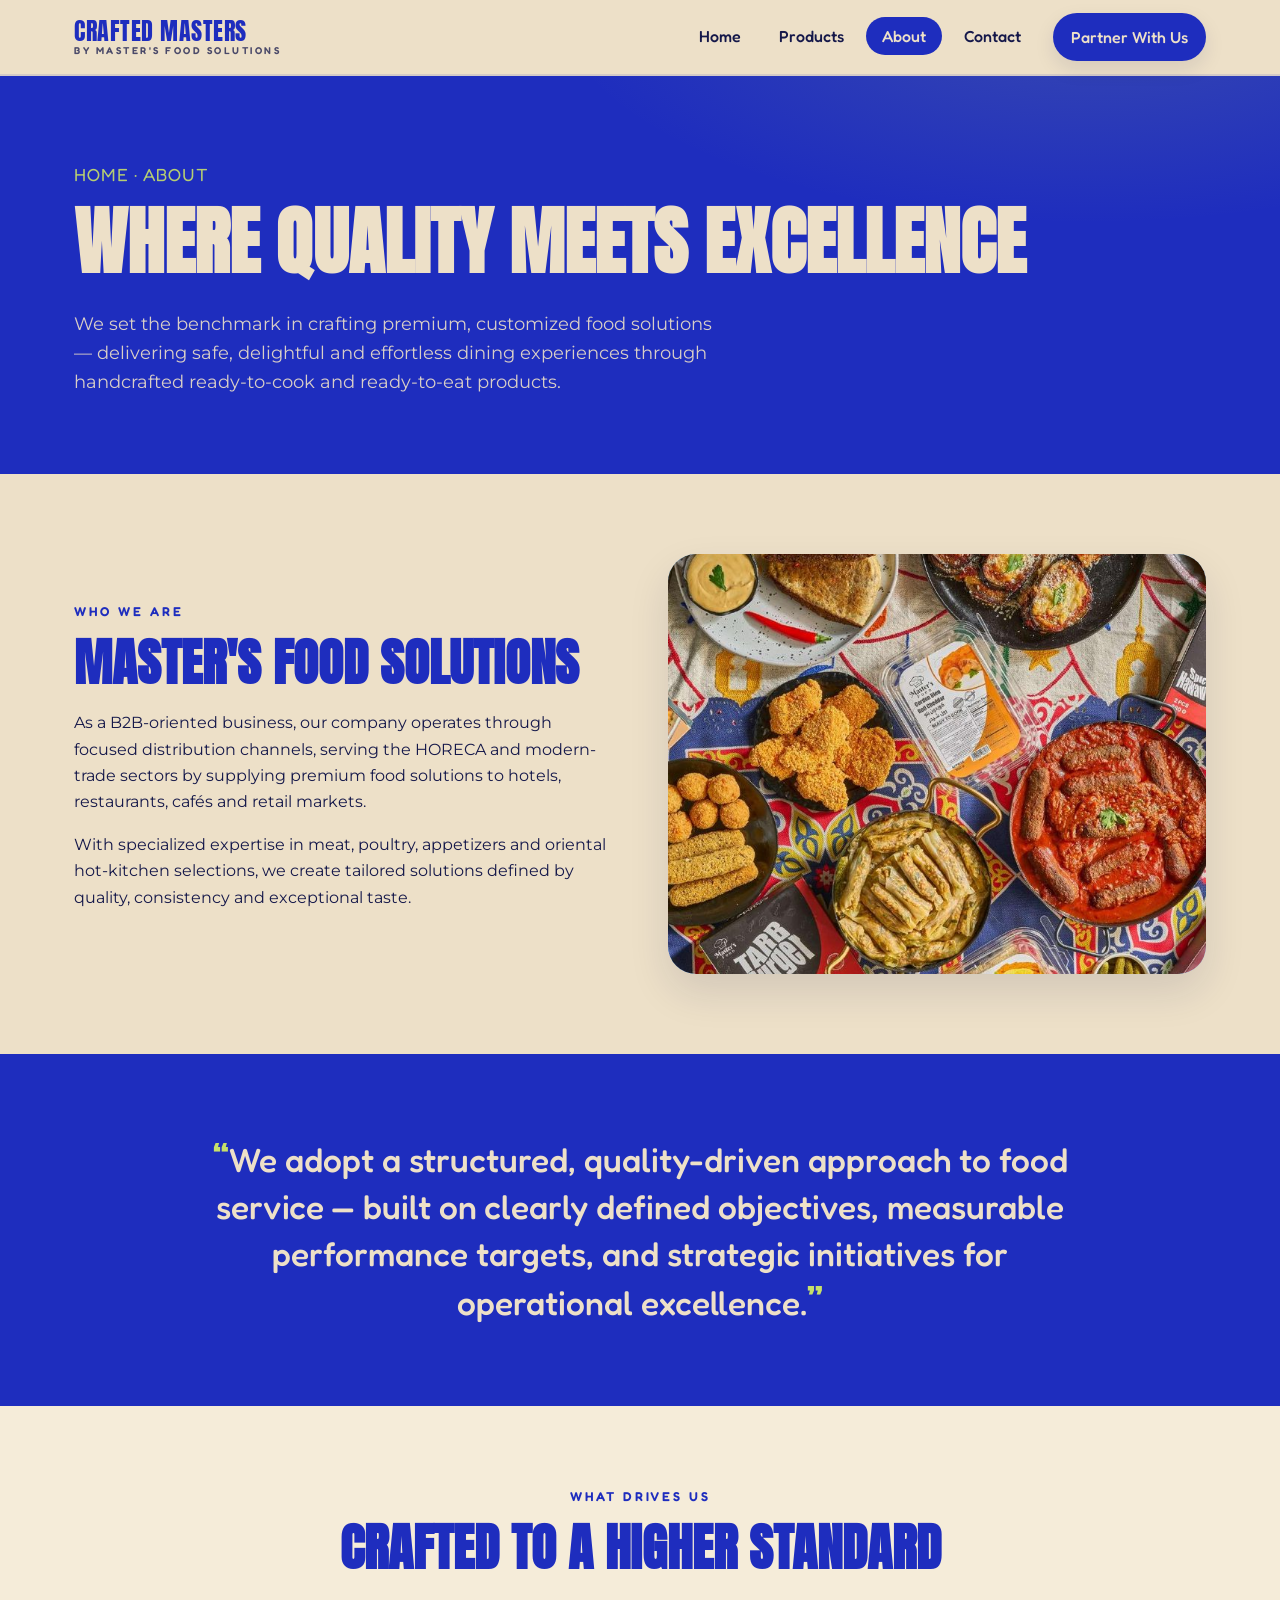
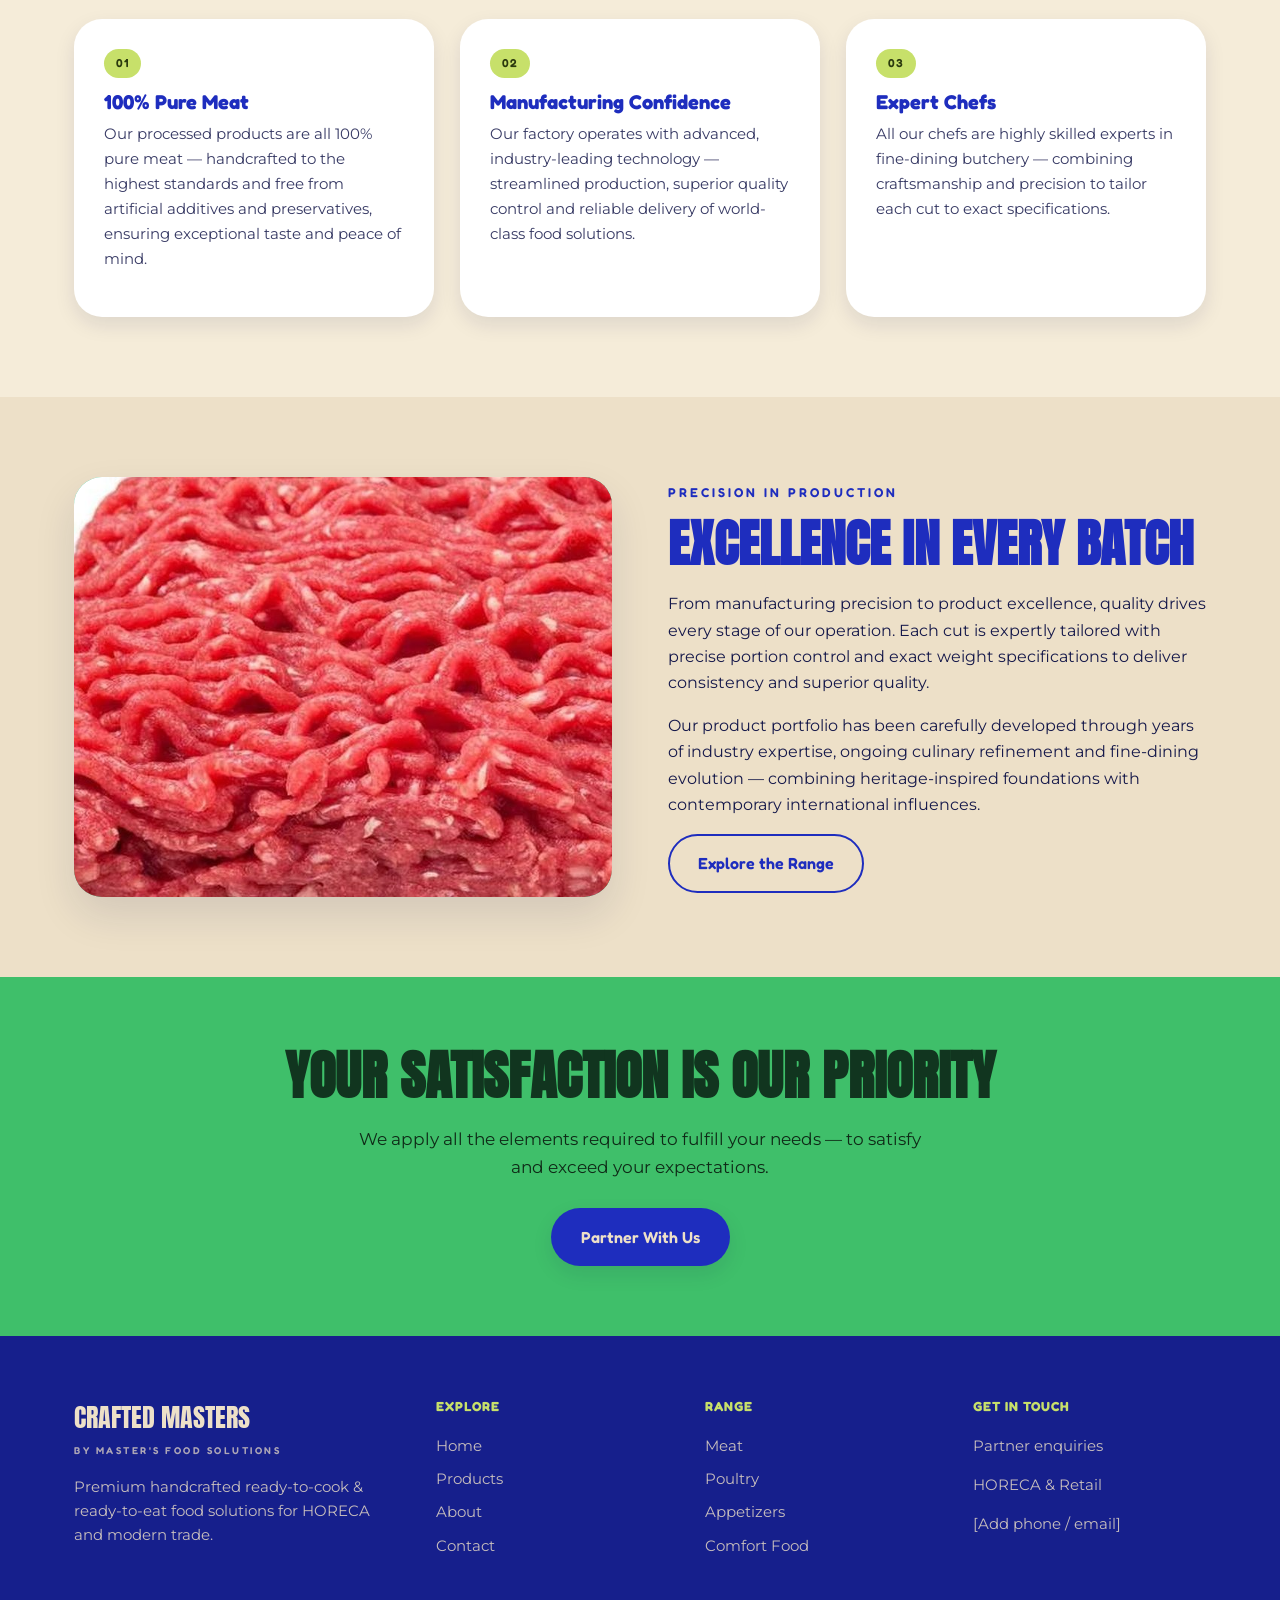
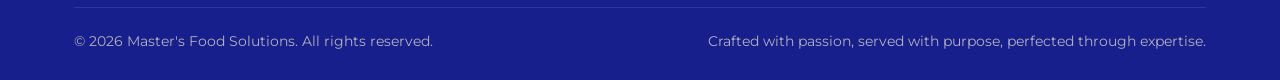
==== about.html @ 4afea61c "Initial commit: Crafted Masters website" ====
<!doctype html>
<html lang="en">
<head>
<meta charset="utf-8">
<meta name="viewport" content="width=device-width, initial-scale=1">
<title>About — Master's Food Solutions | Where Quality Meets Excellence</title>
<meta name="description" content="Master's Food Solutions is a B2B food manufacturer serving HORECA and modern trade with premium, handcrafted, 100% pure-meat food solutions.">
<link rel="preconnect" href="https://fonts.googleapis.com">
<link rel="preconnect" href="https://fonts.gstatic.com" crossorigin>
<link href="https://fonts.googleapis.com/css2?family=Anton&family=Fredoka:wght@400;500;600;700&family=Montserrat:wght@400;500;600;700&display=swap" rel="stylesheet">
<link rel="stylesheet" href="css/style.css">
</head>
<body>

<!-- HEADER -->
<header class="site-header">
  <div class="wrap nav">
    <a class="brand" href="index.html">
      <span class="brand-main">CRAFTED MASTERS</span>
      <span class="brand-sub">by Master's Food Solutions</span>
    </a>
    <button class="nav-toggle" aria-label="Menu" aria-expanded="false"><span></span><span></span><span></span></button>
    <ul class="nav-links">
      <li><a href="index.html">Home</a></li>
      <li><a href="products.html">Products</a></li>
      <li><a class="active" href="about.html">About</a></li>
      <li><a href="contact.html">Contact</a></li>
      <li class="nav-cta"><a class="btn btn-primary" href="contact.html">Partner With Us</a></li>
    </ul>
  </div>
</header>

<!-- PAGE HERO -->
<section class="page-hero">
  <div class="wrap">
    <p class="breadcrumb">Home · About</p>
    <h1>Where Quality Meets Excellence</h1>
    <p>We set the benchmark in crafting premium, customized food solutions — delivering safe, delightful and effortless dining experiences through handcrafted ready-to-cook and ready-to-eat products.</p>
  </div>
</section>

<!-- WHO WE ARE -->
<section class="section bg-ivory">
  <div class="wrap split">
    <div class="reveal">
      <p class="eyebrow">Who We Are</p>
      <h2>Master's Food Solutions</h2>
      <p>As a B2B-oriented business, our company operates through focused distribution channels, serving the HORECA and modern-trade sectors by supplying premium food solutions to hotels, restaurants, cafés and retail markets.</p>
      <p>With specialized expertise in meat, poultry, appetizers and oriental hot-kitchen selections, we create tailored solutions defined by quality, consistency and exceptional taste.</p>
    </div>
    <div class="media split-media ph-sky reveal" data-label="PHOTO: Company / facility or chef team (portrait, ~720×840)">
      <img src="assets/images/about-company.jpg" alt="Master's Food Solutions">
    </div>
  </div>
</section>

<!-- OBJECTIVE -->
<section class="section bg-blue">
  <div class="wrap">
    <p class="quote reveal"><span class="mark">“</span>We adopt a structured, quality-driven approach to food service — built on clearly defined objectives, measurable performance targets, and strategic initiatives for operational excellence.<span class="mark">”</span></p>
  </div>
</section>

<!-- VALUE PILLARS -->
<section class="section bg-ivory-soft">
  <div class="wrap">
    <div class="section-head center reveal">
      <p class="eyebrow">What Drives Us</p>
      <h2>Crafted to a higher standard</h2>
    </div>
    <div class="cards">
      <div class="card reveal"><div class="card-body" style="padding:30px">
        <span class="card-tag">01</span><h3>100% Pure Meat</h3>
        <p>Our processed products are all 100% pure meat — handcrafted to the highest standards and free from artificial additives and preservatives, ensuring exceptional taste and peace of mind.</p>
      </div></div>
      <div class="card reveal"><div class="card-body" style="padding:30px">
        <span class="card-tag">02</span><h3>Manufacturing Confidence</h3>
        <p>Our factory operates with advanced, industry-leading technology — streamlined production, superior quality control and reliable delivery of world-class food solutions.</p>
      </div></div>
      <div class="card reveal"><div class="card-body" style="padding:30px">
        <span class="card-tag">03</span><h3>Expert Chefs</h3>
        <p>All our chefs are highly skilled experts in fine-dining butchery — combining craftsmanship and precision to tailor each cut to exact specifications.</p>
      </div></div>
    </div>
  </div>
</section>

<!-- MANUFACTURING SPLIT -->
<section class="section bg-ivory">
  <div class="wrap split">
    <div class="media split-media ph-green reveal" data-label="PHOTO: Factory / production line (landscape, ~720×560)">
      <img src="assets/images/about-factory.jpg" alt="Manufacturing facility">
    </div>
    <div class="reveal">
      <p class="eyebrow">Precision in Production</p>
      <h2>Excellence in every batch</h2>
      <p>From manufacturing precision to product excellence, quality drives every stage of our operation. Each cut is expertly tailored with precise portion control and exact weight specifications to deliver consistency and superior quality.</p>
      <p>Our product portfolio has been carefully developed through years of industry expertise, ongoing culinary refinement and fine-dining evolution — combining heritage-inspired foundations with contemporary international influences.</p>
      <a class="btn btn-ghost" href="products.html">Explore the Range</a>
    </div>
  </div>
</section>

<!-- CTA BAND -->
<section class="cta-band">
  <div class="wrap reveal">
    <h2>Your satisfaction is our priority</h2>
    <p>We apply all the elements required to fulfill your needs — to satisfy and exceed your expectations.</p>
    <a class="btn btn-primary" href="contact.html">Partner With Us</a>
  </div>
</section>

<!-- FOOTER -->
<footer class="site-footer">
  <div class="wrap">
    <div class="footer-grid">
      <div class="footer-brand">
        <div class="brand-main">CRAFTED MASTERS</div>
        <div class="brand-sub">by Master's Food Solutions</div>
        <p>Premium handcrafted ready-to-cook &amp; ready-to-eat food solutions for HORECA and modern trade.</p>
      </div>
      <div>
        <h5>Explore</h5>
        <a href="index.html">Home</a>
        <a href="products.html">Products</a>
        <a href="about.html">About</a>
        <a href="contact.html">Contact</a>
      </div>
      <div>
        <h5>Range</h5>
        <a href="products.html#meat">Meat</a>
        <a href="products.html#poultry">Poultry</a>
        <a href="products.html#appetizers">Appetizers</a>
        <a href="products.html#comfort">Comfort Food</a>
      </div>
      <div>
        <h5>Get in touch</h5>
        <a href="contact.html">Partner enquiries</a>
        <p>HORECA &amp; Retail</p>
        <p>[Add phone / email]</p>
      </div>
    </div>
    <div class="footer-bottom">
      <span>© <span id="year">2026</span> Master's Food Solutions. All rights reserved.</span>
      <span>Crafted with passion, served with purpose, perfected through expertise.</span>
    </div>
  </div>
</footer>

<script src="js/main.js"></script>
</body>
</html>
---- css/style.css ----
/* ============================================================
   CRAFTED MASTERS — by Master's Food Solutions
   Brand stylesheet
   ============================================================ */

/* ---- Brand tokens (from the branding slip) ---- */
:root {
  --blue:   #1E2DBE;   /* Royal Blue */
  --blue-deep: #161F8C;
  --ivory:  #EDE0C8;   /* Ivory / cream */
  --ivory-soft: #F5ECD9;
  --green:  #3FBF6A;   /* Green */
  --apple:  #C7E06A;   /* Apple */
  --sky:    #A9D2F2;   /* Sky Blue */
  --lilac:  #C6B2E6;   /* Lilac */
  --peach:  #F1C4A1;   /* Peach */
  --dust:   #D9CFEA;   /* Dust */

  --ink:    #15184a;
  --paper:  #ffffff;

  --wrap: 1180px;
  --radius: 18px;
  --radius-lg: 28px;
  --shadow: 0 18px 40px rgba(21, 24, 74, .12);
  --shadow-sm: 0 8px 20px rgba(21, 24, 74, .10);

  --font-display: 'Anton', Impact, sans-serif;
  --font-round: 'Fredoka', 'Montserrat', sans-serif;
  --font-body: 'Montserrat', system-ui, sans-serif;
}

/* ---- Reset / base ---- */
*, *::before, *::after { box-sizing: border-box; }
html { scroll-behavior: smooth; }
body {
  margin: 0;
  font-family: var(--font-body);
  color: var(--ink);
  background: var(--ivory);
  line-height: 1.65;
  -webkit-font-smoothing: antialiased;
  overflow-x: hidden;
}
img { max-width: 100%; display: block; }
a { color: inherit; text-decoration: none; }

.wrap { width: 100%; max-width: var(--wrap); margin: 0 auto; padding: 0 24px; }

h1, h2, h3 { line-height: 1.05; margin: 0 0 .4em; }
.display {
  font-family: var(--font-display);
  text-transform: uppercase;
  letter-spacing: .5px;
  font-weight: 400;
}
.eyebrow {
  font-family: var(--font-round);
  font-weight: 600;
  letter-spacing: 3px;
  text-transform: uppercase;
  font-size: .8rem;
  color: var(--blue);
  margin: 0 0 14px;
}
.eyebrow.on-blue { color: var(--apple); }

/* ---- Buttons ---- */
.btn {
  display: inline-flex; align-items: center; gap: 10px;
  font-family: var(--font-round);
  font-weight: 600;
  font-size: 1rem;
  padding: 14px 28px;
  border-radius: 100px;
  border: 2px solid transparent;
  cursor: pointer;
  transition: transform .18s ease, box-shadow .18s ease, background .18s ease, color .18s ease;
}
.btn:hover { transform: translateY(-2px); }
.btn-primary { background: var(--blue); color: var(--ivory); box-shadow: var(--shadow-sm); }
.btn-primary:hover { background: var(--blue-deep); }
.btn-ghost { background: transparent; border-color: var(--blue); color: var(--blue); }
.btn-ghost:hover { background: var(--blue); color: var(--ivory); }
.btn-light { background: var(--ivory); color: var(--blue); }
.btn-light:hover { background: #fff; }

/* ---- Decorative stripe pattern (from brand graphics) ---- */
.stripes {
  background-image: repeating-linear-gradient(
    180deg, var(--green) 0 10px, transparent 10px 20px);
}
.stripe-divider {
  height: 16px;
  background-image: repeating-linear-gradient(90deg,
    var(--blue) 0 22px, var(--green) 22px 44px, var(--peach) 44px 66px,
    var(--lilac) 66px 88px, var(--sky) 88px 110px);
  opacity: .9;
}

/* ============================================================
   HEADER / NAV
   ============================================================ */
.site-header {
  position: sticky; top: 0; z-index: 100;
  background: var(--ivory);
  border-bottom: 2px solid rgba(30, 45, 190, .12);
  transition: box-shadow .2s ease;
}
.site-header.scrolled { box-shadow: 0 6px 24px rgba(21,24,74,.10); }
.nav {
  display: flex; align-items: center; justify-content: space-between;
  min-height: 74px;
}
.brand { display: flex; flex-direction: column; line-height: 1; }
.brand .brand-main {
  font-family: var(--font-display);
  font-size: 1.5rem;
  color: var(--blue);
  letter-spacing: .5px;
}
.brand .brand-sub {
  font-family: var(--font-round);
  font-weight: 600;
  font-size: .62rem;
  letter-spacing: 2.5px;
  text-transform: uppercase;
  color: var(--ink);
  opacity: .75;
  margin-top: 3px;
}
.nav-links { display: flex; align-items: center; gap: 6px; list-style: none; margin: 0; padding: 0; }
.nav-links a {
  font-family: var(--font-round);
  font-weight: 500;
  padding: 9px 16px;
  border-radius: 100px;
  transition: background .15s ease, color .15s ease;
}
.nav-links a:hover { background: rgba(30,45,190,.08); }
.nav-links a.active { background: var(--blue); color: var(--ivory); }
.nav-cta { margin-left: 10px; }

.nav-toggle {
  display: none; background: none; border: 0; cursor: pointer;
  width: 44px; height: 44px; padding: 0;
}
.nav-toggle span {
  display: block; width: 24px; height: 2.5px; margin: 5px auto;
  background: var(--blue); border-radius: 3px; transition: .25s;
}
.nav-toggle.open span:nth-child(1) { transform: translateY(7.5px) rotate(45deg); }
.nav-toggle.open span:nth-child(2) { opacity: 0; }
.nav-toggle.open span:nth-child(3) { transform: translateY(-7.5px) rotate(-45deg); }

/* ============================================================
   MEDIA PLACEHOLDER  (auto-swaps to real photo when file exists)
   ============================================================ */
.media {
  position: relative;
  overflow: hidden;
  border-radius: var(--radius);
  background: var(--sky);
}
.media::after { /* placeholder label shown until a photo loads */
  content: attr(data-label);
  position: absolute; inset: 0;
  display: flex; align-items: center; justify-content: center;
  text-align: center; padding: 18px;
  font-family: var(--font-round); font-weight: 600;
  font-size: .82rem; letter-spacing: .5px;
  color: rgba(21,24,74,.55);
  background:
    repeating-linear-gradient(45deg, rgba(255,255,255,.35) 0 14px, transparent 14px 28px),
    var(--sky);
}
.media.ph-green::after  { background: repeating-linear-gradient(45deg, rgba(255,255,255,.3) 0 14px, transparent 14px 28px), var(--green); }
.media.ph-peach::after  { background: repeating-linear-gradient(45deg, rgba(255,255,255,.35) 0 14px, transparent 14px 28px), var(--peach); }
.media.ph-lilac::after  { background: repeating-linear-gradient(45deg, rgba(255,255,255,.35) 0 14px, transparent 14px 28px), var(--lilac); }
.media.ph-apple::after  { background: repeating-linear-gradient(45deg, rgba(255,255,255,.3) 0 14px, transparent 14px 28px), var(--apple); }
.media.ph-dust::after   { background: repeating-linear-gradient(45deg, rgba(255,255,255,.35) 0 14px, transparent 14px 28px), var(--dust); }
.media img {
  position: relative; z-index: 2;
  width: 100%; height: 100%; object-fit: cover;
  opacity: 0; transition: opacity .4s ease;
}
.media img.loaded { opacity: 1; }

/* ============================================================
   HERO
   ============================================================ */
.hero {
  background: var(--blue);
  color: var(--ivory);
  position: relative;
  overflow: hidden;
}
.hero::before {
  content: ""; position: absolute; inset: 0;
  background: radial-gradient(1200px 500px at 80% -10%, rgba(199,224,106,.18), transparent 60%);
  pointer-events: none;
}
.hero-grid {
  display: grid; grid-template-columns: 1.05fr .95fr; gap: 48px; align-items: center;
  padding: 72px 0 84px;
  position: relative; z-index: 2;
}
.hero h1 {
  font-family: var(--font-display);
  font-size: clamp(3rem, 7vw, 6rem);
  text-transform: uppercase;
  letter-spacing: 1px;
}
.hero h1 .accent { color: var(--apple); display: block; }
.hero p.lead { font-size: 1.15rem; max-width: 46ch; opacity: .92; margin-bottom: 28px; }
.hero-actions { display: flex; gap: 14px; flex-wrap: wrap; }
.hero-media { height: 440px; box-shadow: var(--shadow); border-radius: var(--radius-lg); }
.hero-badge {
  position: absolute; z-index: 3; top: 26px; right: -8px;
  background: var(--green); color: #0f2a17;
  font-family: var(--font-round); font-weight: 700;
  padding: 14px 18px; border-radius: 14px; transform: rotate(6deg);
  box-shadow: var(--shadow-sm); line-height: 1; text-align: center;
}
.hero-badge small { display: block; font-size: .62rem; letter-spacing: 1.5px; opacity: .8; }
.hero-badge b { font-size: 1.1rem; }

/* ============================================================
   SECTIONS
   ============================================================ */
section { position: relative; }
.section { padding: 80px 0; }
.section.tight { padding: 56px 0; }
.section-head { max-width: 620px; margin-bottom: 44px; }
.section-head.center { margin-left: auto; margin-right: auto; text-align: center; }
.section h2 {
  font-family: var(--font-display);
  font-size: clamp(2rem, 4.5vw, 3.2rem);
  text-transform: uppercase; color: var(--blue);
}
.section .sub { font-size: 1.05rem; opacity: .85; }

.bg-ivory { background: var(--ivory); }
.bg-ivory-soft { background: var(--ivory-soft); }
.bg-blue { background: var(--blue); color: var(--ivory); }
.bg-blue h2 { color: var(--ivory); }
.bg-white { background: var(--paper); }

/* ---- Credibility strip ---- */
.cred {
  display: grid; grid-template-columns: repeat(4, 1fr); gap: 2px;
  background: rgba(255,255,255,.14);
  border-radius: var(--radius); overflow: hidden;
}
.cred > div {
  background: var(--blue); padding: 26px 20px; text-align: center;
}
.cred .n { font-family: var(--font-display); font-size: 1.9rem; color: var(--apple); }
.cred .l { font-family: var(--font-round); font-size: .8rem; letter-spacing: 1px; text-transform: uppercase; opacity: .85; }

/* ---- Category cards ---- */
.cards { display: grid; grid-template-columns: repeat(3, 1fr); gap: 26px; }
.card {
  background: var(--paper); border-radius: var(--radius-lg); overflow: hidden;
  box-shadow: var(--shadow-sm); transition: transform .2s ease, box-shadow .2s ease;
  display: flex; flex-direction: column;
}
.card:hover { transform: translateY(-6px); box-shadow: var(--shadow); }
.card .media { height: 210px; border-radius: 0; }
.card-body { padding: 22px 24px 26px; flex: 1; display: flex; flex-direction: column; }
.card-body h3 {
  font-family: var(--font-round); font-weight: 700; font-size: 1.25rem; color: var(--blue);
}
.card-body p { font-size: .95rem; opacity: .85; margin: 0 0 16px; }
.card-tag {
  align-self: flex-start;
  font-family: var(--font-round); font-weight: 600; font-size: .72rem;
  letter-spacing: 1px; text-transform: uppercase;
  background: var(--apple); color: #2b3a0e;
  padding: 5px 12px; border-radius: 100px; margin-bottom: 14px;
}
.card .more {
  margin-top: auto; font-family: var(--font-round); font-weight: 600;
  color: var(--blue); display: inline-flex; align-items: center; gap: 6px;
}
.card .more::after { content: "→"; transition: transform .18s ease; }
.card:hover .more::after { transform: translateX(4px); }

/* ---- Signature feature (Tarb Burger) ---- */
.feature {
  display: grid; grid-template-columns: 1fr 1fr; gap: 0;
  border-radius: var(--radius-lg); overflow: hidden; box-shadow: var(--shadow);
  background: var(--blue); color: var(--ivory);
}
.feature .media { height: 100%; min-height: 420px; border-radius: 0; }
.feature-text { padding: 54px 50px; }
.feature-text .tm { font-family: var(--font-display); font-size: clamp(2.2rem,4vw,3.4rem); text-transform: uppercase; }
.feature-text .tm span { color: var(--apple); }
.feature-text p { opacity: .9; }

/* ---- Split (about) ---- */
.split { display: grid; grid-template-columns: 1fr 1fr; gap: 56px; align-items: center; }
.split.rev .split-media { order: 2; }
.split-media { height: 420px; box-shadow: var(--shadow); border-radius: var(--radius-lg); }
.split h2 { color: var(--blue); }

/* ---- Pull quote ---- */
.quote {
  font-family: var(--font-round); font-weight: 500;
  font-size: clamp(1.4rem, 3vw, 2.1rem); line-height: 1.4;
  max-width: 900px; margin: 0 auto; text-align: center;
}
.quote .mark { color: var(--apple); font-family: var(--font-display); }

/* ============================================================
   PRODUCTS PAGE
   ============================================================ */
.product-nav {
  position: sticky; top: 74px; z-index: 50;
  background: var(--ivory-soft);
  border-bottom: 1px solid rgba(30,45,190,.12);
}
.product-nav ul {
  display: flex; gap: 8px; list-style: none; margin: 0; padding: 14px 0; overflow-x: auto;
}
.product-nav a {
  white-space: nowrap; font-family: var(--font-round); font-weight: 500; font-size: .9rem;
  padding: 8px 16px; border-radius: 100px; background: #fff; box-shadow: var(--shadow-sm);
}
.product-nav a:hover { background: var(--blue); color: var(--ivory); }

.cat { padding: 64px 0; scroll-margin-top: 150px; }
.cat-head { display: flex; align-items: flex-end; justify-content: space-between; gap: 20px; margin-bottom: 32px; flex-wrap: wrap; }
.cat-head h2 { font-family: var(--font-display); font-size: clamp(1.8rem,4vw,2.8rem); text-transform: uppercase; color: var(--blue); margin: 0; }
.cat-head p { margin: 0; max-width: 46ch; opacity: .8; }

.grid-products { display: grid; grid-template-columns: repeat(4, 1fr); gap: 22px; }
.more-range { margin-top: 34px; }
.more-range h4 { font-family: var(--font-round); font-size: .8rem; letter-spacing: 2px; text-transform: uppercase; color: var(--blue); margin: 0 0 14px; }
.more-range ul { list-style: none; margin: 0; padding: 0; display: flex; flex-wrap: wrap; gap: 10px; }
.more-range li { background: var(--paper); border: 1.5px solid rgba(30,45,190,.18); border-radius: 999px; padding: 8px 16px; font-family: var(--font-round); font-weight: 500; font-size: .88rem; color: var(--ink); }
.p-card {
  background: var(--paper); border-radius: var(--radius); overflow: hidden;
  box-shadow: var(--shadow-sm); transition: transform .2s ease, box-shadow .2s ease;
}
.p-card:hover { transform: translateY(-5px); box-shadow: var(--shadow); }
.p-card .media { aspect-ratio: 4 / 5; height: auto; border-radius: 0; }
.p-card .p-body { padding: 16px 18px 20px; }
.p-card h3 { font-family: var(--font-round); font-weight: 700; font-size: 1.05rem; color: var(--blue); margin: 0 0 6px; }
.p-card p { font-size: .85rem; opacity: .82; margin: 0; }
.p-card .halal { display:inline-block; margin-top:12px; font-family: var(--font-round); font-weight:600; font-size:.66rem; letter-spacing:1px; text-transform:uppercase; color: var(--green); }

/* ============================================================
   CONTACT
   ============================================================ */
.contact-grid { display: grid; grid-template-columns: 1fr 1fr; gap: 48px; align-items: start; }
.contact-info .info-item { display: flex; gap: 16px; margin-bottom: 26px; align-items: flex-start; }
.contact-info .ic {
  flex: 0 0 48px; height: 48px; border-radius: 14px; background: var(--blue); color: var(--apple);
  display: grid; place-items: center; font-size: 1.2rem;
}
.contact-info h4 { font-family: var(--font-round); font-weight: 700; margin: 0 0 2px; color: var(--blue); }
.contact-info p { margin: 0; opacity: .85; }

.form { background: var(--paper); border-radius: var(--radius-lg); padding: 34px; box-shadow: var(--shadow); }
.form .row { display: grid; grid-template-columns: 1fr 1fr; gap: 16px; }
.field { margin-bottom: 16px; }
.field label { display: block; font-family: var(--font-round); font-weight: 600; font-size: .8rem; letter-spacing: .5px; text-transform: uppercase; margin-bottom: 7px; }
.field input, .field textarea, .field select {
  width: 100%; padding: 13px 15px; border: 2px solid rgba(30,45,190,.18);
  border-radius: 12px; font-family: var(--font-body); font-size: .95rem; background: var(--ivory-soft);
  transition: border-color .15s ease;
}
.field input:focus, .field textarea:focus, .field select:focus { outline: none; border-color: var(--blue); }
.field textarea { resize: vertical; min-height: 120px; }
.form-note { font-size: .82rem; opacity: .7; margin-top: 4px; }

/* ============================================================
   CTA BAND + FOOTER
   ============================================================ */
.cta-band { background: var(--green); color: #0f2a17; text-align: center; padding: 70px 0; }
.cta-band h2 { font-family: var(--font-display); font-size: clamp(2rem,4.5vw,3.4rem); text-transform: uppercase; color: #11351f; }
.cta-band p { max-width: 54ch; margin: 0 auto 26px; font-size: 1.05rem; }

.site-footer { background: var(--blue-deep); color: var(--ivory); padding: 60px 0 28px; }
.footer-grid { display: grid; grid-template-columns: 1.4fr 1fr 1fr 1fr; gap: 36px; margin-bottom: 40px; }
.footer-grid h5 { font-family: var(--font-round); font-weight: 700; letter-spacing: 1px; text-transform: uppercase; font-size: .82rem; color: var(--apple); margin: 0 0 16px; }
.footer-grid a, .footer-grid p { display: block; opacity: .82; margin-bottom: 9px; font-size: .92rem; }
.footer-grid a:hover { opacity: 1; color: var(--apple); }
.footer-brand .brand-main { font-family: var(--font-display); font-size: 1.6rem; color: var(--ivory); }
.footer-brand .brand-sub { font-family: var(--font-round); font-weight: 600; font-size: .62rem; letter-spacing: 2.5px; text-transform: uppercase; opacity: .7; margin-top: 4px; }
.footer-brand p { max-width: 34ch; margin-top: 16px; }
.footer-bottom { border-top: 1px solid rgba(255,255,255,.14); padding-top: 22px; display: flex; justify-content: space-between; gap: 16px; flex-wrap: wrap; font-size: .85rem; opacity: .75; }

/* ============================================================
   PAGE HERO (interior pages)
   ============================================================ */
.page-hero { background: var(--blue); color: var(--ivory); padding: 66px 0 60px; position: relative; overflow: hidden; }
.page-hero::before { content:""; position:absolute; inset:0; background: radial-gradient(900px 380px at 85% -20%, rgba(199,224,106,.16), transparent 60%); }
.page-hero .wrap { position: relative; z-index: 2; }
.page-hero h1 { font-family: var(--font-display); font-size: clamp(2.6rem,6vw,4.6rem); text-transform: uppercase; }
.page-hero p { max-width: 54ch; opacity: .9; font-size: 1.1rem; }
.breadcrumb { font-family: var(--font-round); font-size: .85rem; letter-spacing: 1px; text-transform: uppercase; color: var(--apple); margin-bottom: 14px; }

/* ============================================================
   REVEAL ANIMATION
   ============================================================ */
.reveal { opacity: 0; transform: translateY(24px); transition: opacity .6s ease, transform .6s ease; }
.reveal.in { opacity: 1; transform: none; }

/* ============================================================
   RESPONSIVE
   ============================================================ */
@media (max-width: 960px) {
  .hero-grid { grid-template-columns: 1fr; gap: 32px; padding: 54px 0 64px; }
  .hero-media { height: 320px; }
  .cards { grid-template-columns: repeat(2, 1fr); }
  .grid-products { grid-template-columns: repeat(3, 1fr); }
  .feature, .split { grid-template-columns: 1fr; }
  .feature .media { min-height: 300px; }
  .split.rev .split-media { order: 0; }
  .split-media { height: 320px; }
  .cred { grid-template-columns: repeat(2, 1fr); }
  .contact-grid { grid-template-columns: 1fr; }
  .footer-grid { grid-template-columns: 1fr 1fr; }
}
@media (max-width: 680px) {
  .nav-links {
    position: fixed; inset: 74px 0 auto 0;
    flex-direction: column; align-items: stretch; gap: 2px;
    background: var(--ivory); padding: 16px 24px 24px;
    border-bottom: 2px solid rgba(30,45,190,.12);
    transform: translateY(-12px); opacity: 0; visibility: hidden; pointer-events: none;
    transition: transform .28s ease, opacity .2s ease, visibility 0s linear .28s; box-shadow: var(--shadow);
  }
  .nav-links.open { transform: none; opacity: 1; visibility: visible; pointer-events: auto; transition-delay: 0s; }
  .nav-links a { padding: 13px 16px; }
  .nav-cta { margin: 8px 0 0; }
  .nav-toggle { display: block; }
  .cards { grid-template-columns: 1fr; }
  .form .row { grid-template-columns: 1fr; }
  .footer-grid { grid-template-columns: 1fr; }
  .section { padding: 60px 0; }

  /* --- Products page on phones: two compact columns instead of one huge card per screen --- */
  .wrap { padding: 0 16px; }
  .page-hero { padding: 40px 0 36px; }
  .page-hero p { font-size: 1rem; }
  .product-nav ul { padding: 10px 0; gap: 6px; scrollbar-width: none; -webkit-overflow-scrolling: touch; }
  .product-nav ul::-webkit-scrollbar { display: none; }
  .product-nav a { padding: 10px 14px; font-size: .85rem; }
  .cat { padding: 36px 0; scroll-margin-top: 130px; }
  .cat-head { display: block; margin-bottom: 20px; }
  .cat-head h2 { margin-bottom: 8px; }
  .cat-head p { max-width: none; font-size: .92rem; }
  .grid-products { grid-template-columns: repeat(2, minmax(0, 1fr)); gap: 12px; }
  .p-card { border-radius: 14px; }
  .p-card .media { aspect-ratio: 1 / 1; }
  .p-card .p-body { padding: 10px 12px 14px; }
  .p-card h3 { font-size: .92rem; line-height: 1.2; margin-bottom: 4px; }
  .p-card p { font-size: .76rem; line-height: 1.4; display: -webkit-box; -webkit-line-clamp: 3; -webkit-box-orient: vertical; overflow: hidden; }
  .more-range { margin-top: 24px; }
  .more-range ul { gap: 6px; }
  .more-range li { padding: 6px 12px; font-size: .78rem; }
}
@media (max-width: 380px) {
  .grid-products { gap: 10px; }
  .p-card h3 { font-size: .86rem; }
  .brand .brand-main { font-size: 1.3rem; }
}
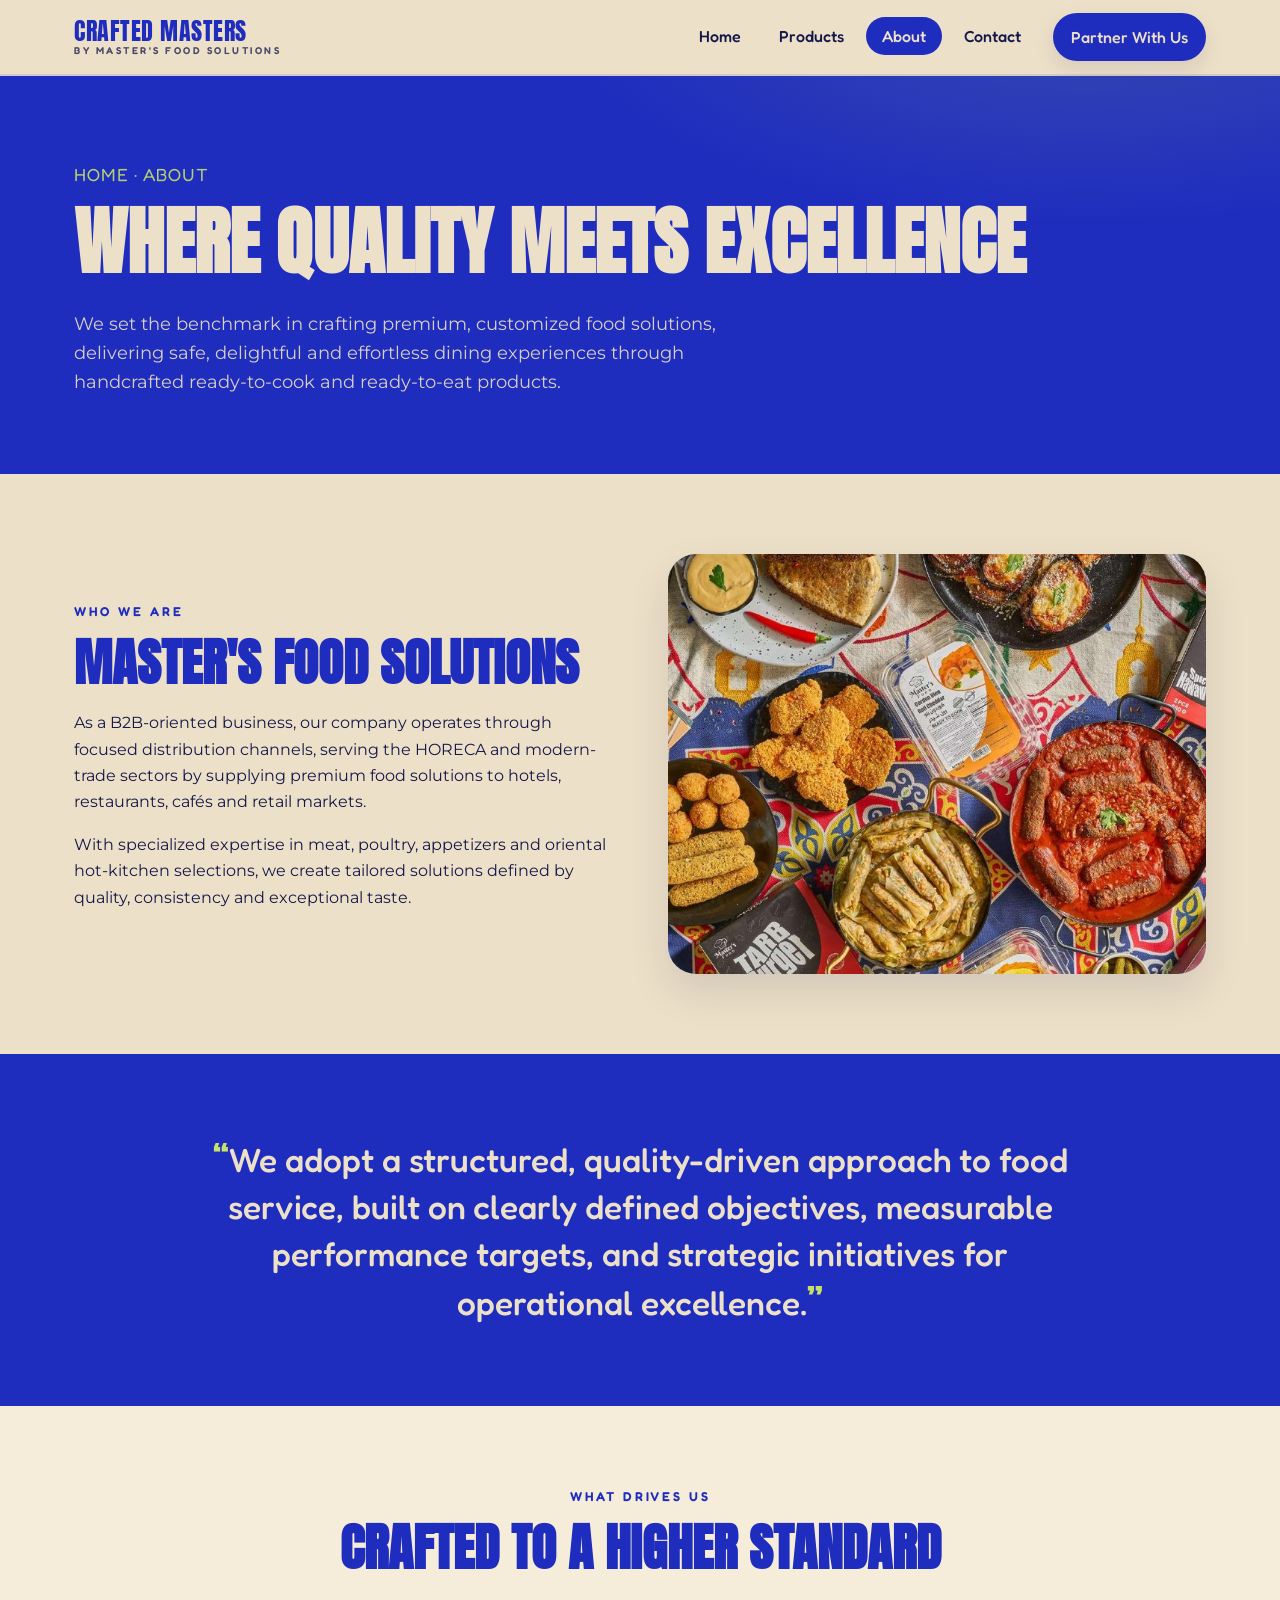
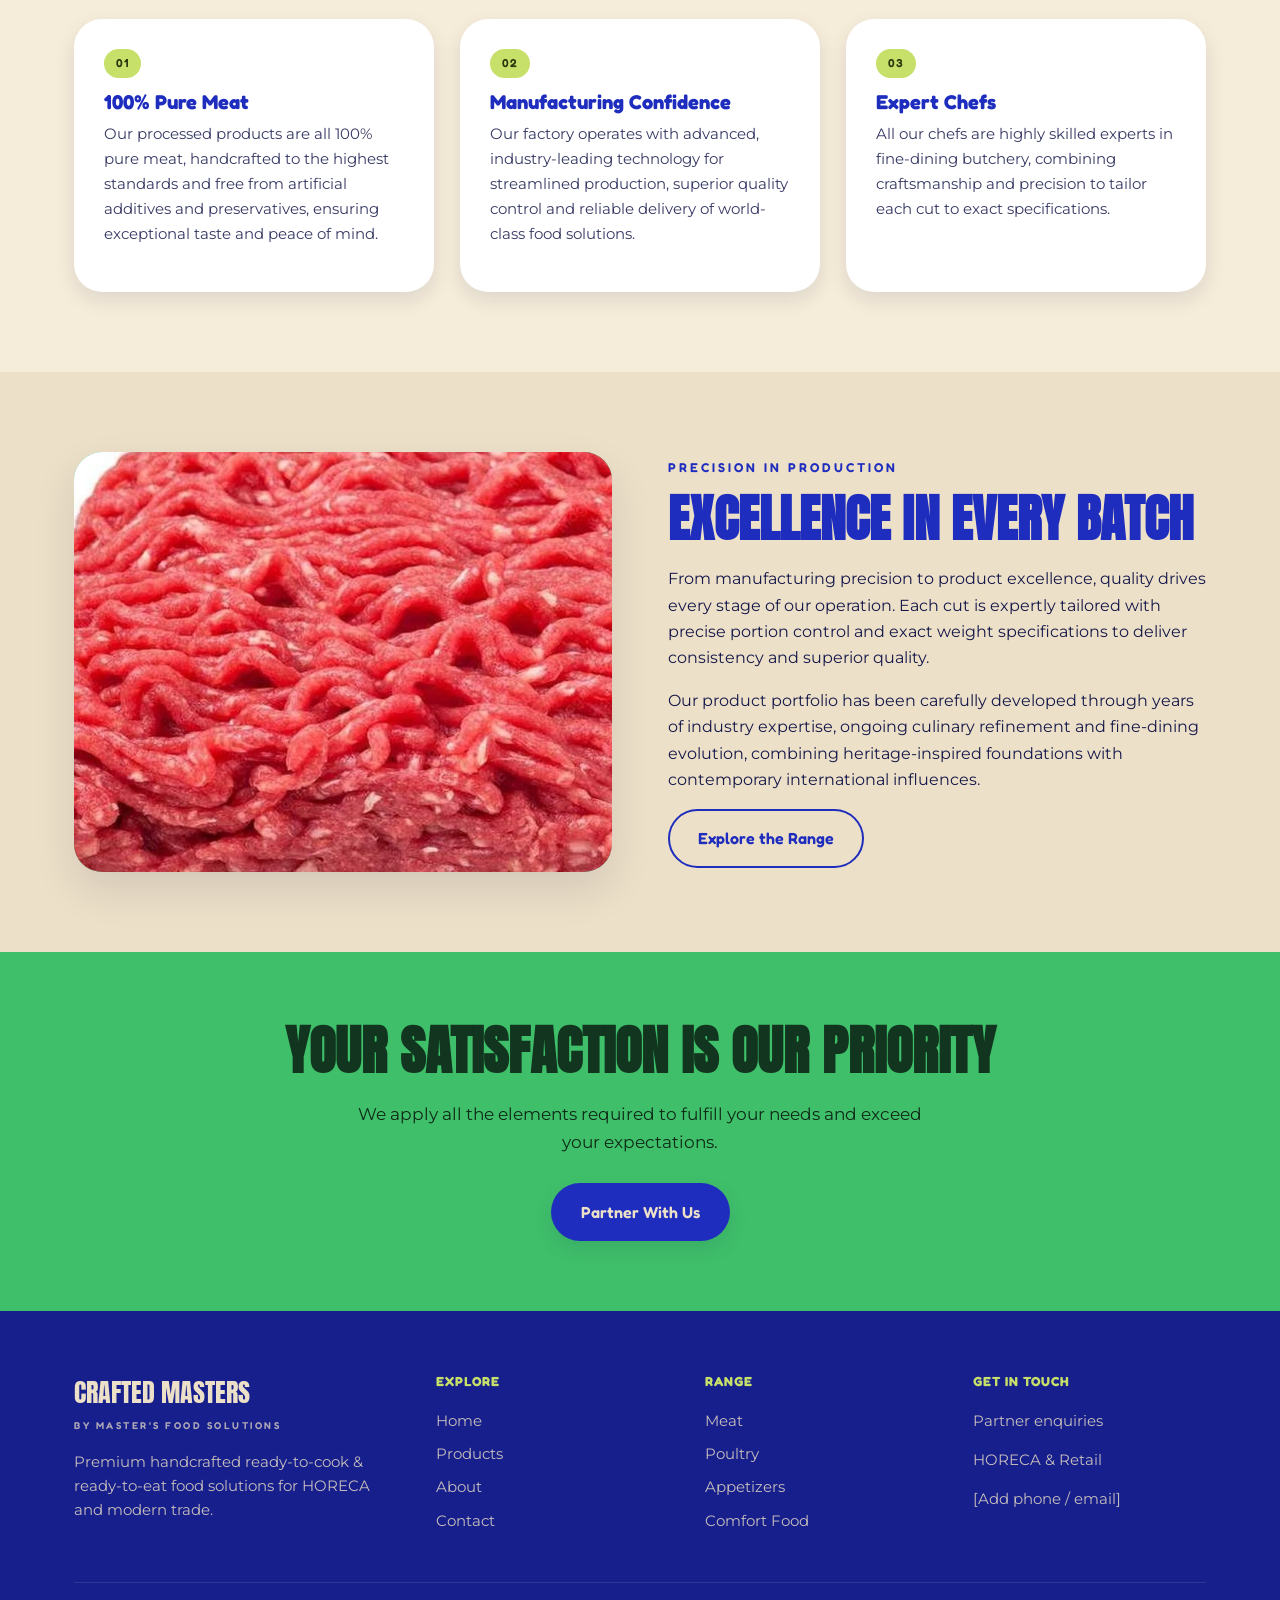
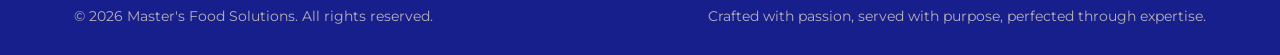
==== commit cf529fd0: "Remove em dashes and pipes from site copy Replace em dashes with natural punctuation across all page" ====
--- a/about.html
+++ b/about.html
@@ -3,7 +3,7 @@
 <head>
 <meta charset="utf-8">
 <meta name="viewport" content="width=device-width, initial-scale=1">
-<title>About — Master's Food Solutions | Where Quality Meets Excellence</title>
+<title>About Crafted Masters</title>
 <meta name="description" content="Master's Food Solutions is a B2B food manufacturer serving HORECA and modern trade with premium, handcrafted, 100% pure-meat food solutions.">
 <link rel="preconnect" href="https://fonts.googleapis.com">
 <link rel="preconnect" href="https://fonts.gstatic.com" crossorigin>
@@ -35,7 +35,7 @@
   <div class="wrap">
     <p class="breadcrumb">Home · About</p>
     <h1>Where Quality Meets Excellence</h1>
-    <p>We set the benchmark in crafting premium, customized food solutions — delivering safe, delightful and effortless dining experiences through handcrafted ready-to-cook and ready-to-eat products.</p>
+    <p>We set the benchmark in crafting premium, customized food solutions, delivering safe, delightful and effortless dining experiences through handcrafted ready-to-cook and ready-to-eat products.</p>
   </div>
 </section>
 
@@ -57,7 +57,7 @@
 <!-- OBJECTIVE -->
 <section class="section bg-blue">
   <div class="wrap">
-    <p class="quote reveal"><span class="mark">“</span>We adopt a structured, quality-driven approach to food service — built on clearly defined objectives, measurable performance targets, and strategic initiatives for operational excellence.<span class="mark">”</span></p>
+    <p class="quote reveal"><span class="mark">“</span>We adopt a structured, quality-driven approach to food service, built on clearly defined objectives, measurable performance targets, and strategic initiatives for operational excellence.<span class="mark">”</span></p>
   </div>
 </section>
 
@@ -71,15 +71,15 @@
     <div class="cards">
       <div class="card reveal"><div class="card-body" style="padding:30px">
         <span class="card-tag">01</span><h3>100% Pure Meat</h3>
-        <p>Our processed products are all 100% pure meat — handcrafted to the highest standards and free from artificial additives and preservatives, ensuring exceptional taste and peace of mind.</p>
+        <p>Our processed products are all 100% pure meat, handcrafted to the highest standards and free from artificial additives and preservatives, ensuring exceptional taste and peace of mind.</p>
       </div></div>
       <div class="card reveal"><div class="card-body" style="padding:30px">
         <span class="card-tag">02</span><h3>Manufacturing Confidence</h3>
-        <p>Our factory operates with advanced, industry-leading technology — streamlined production, superior quality control and reliable delivery of world-class food solutions.</p>
+        <p>Our factory operates with advanced, industry-leading technology for streamlined production, superior quality control and reliable delivery of world-class food solutions.</p>
       </div></div>
       <div class="card reveal"><div class="card-body" style="padding:30px">
         <span class="card-tag">03</span><h3>Expert Chefs</h3>
-        <p>All our chefs are highly skilled experts in fine-dining butchery — combining craftsmanship and precision to tailor each cut to exact specifications.</p>
+        <p>All our chefs are highly skilled experts in fine-dining butchery, combining craftsmanship and precision to tailor each cut to exact specifications.</p>
       </div></div>
     </div>
   </div>
@@ -95,7 +95,7 @@
       <p class="eyebrow">Precision in Production</p>
       <h2>Excellence in every batch</h2>
       <p>From manufacturing precision to product excellence, quality drives every stage of our operation. Each cut is expertly tailored with precise portion control and exact weight specifications to deliver consistency and superior quality.</p>
-      <p>Our product portfolio has been carefully developed through years of industry expertise, ongoing culinary refinement and fine-dining evolution — combining heritage-inspired foundations with contemporary international influences.</p>
+      <p>Our product portfolio has been carefully developed through years of industry expertise, ongoing culinary refinement and fine-dining evolution, combining heritage-inspired foundations with contemporary international influences.</p>
       <a class="btn btn-ghost" href="products.html">Explore the Range</a>
     </div>
   </div>
@@ -105,7 +105,7 @@
 <section class="cta-band">
   <div class="wrap reveal">
     <h2>Your satisfaction is our priority</h2>
-    <p>We apply all the elements required to fulfill your needs — to satisfy and exceed your expectations.</p>
+    <p>We apply all the elements required to fulfill your needs and exceed your expectations.</p>
     <a class="btn btn-primary" href="contact.html">Partner With Us</a>
   </div>
 </section>
--- a/css/style.css
+++ b/css/style.css
@@ -1,5 +1,5 @@
 /* ============================================================
-   CRAFTED MASTERS — by Master's Food Solutions
+   CRAFTED MASTERS - by Master's Food Solutions
    Brand stylesheet
    ============================================================ */
 
@@ -226,6 +226,59 @@
 .hero-badge b { font-size: 1.1rem; }
 
 /* ============================================================
+   HERO SLIDESHOW
+   ============================================================ */
+.hero-slideshow {
+  position: relative;
+  height: 480px;
+  border-radius: var(--radius-lg);
+  overflow: hidden;
+  background: #0a0a0d;            /* matches the photography's black ground */
+  box-shadow: var(--shadow);
+}
+.hs-stage { position: absolute; inset: 0; }
+.hs-slide {
+  position: absolute; inset: 0; margin: 0;
+  opacity: 0; visibility: hidden;
+  transition: opacity 1.1s ease, visibility 0s linear 1.1s;
+  will-change: opacity;
+}
+.hs-slide.is-active {
+  opacity: 1; visibility: visible; z-index: 2;
+  transition: opacity 1.1s ease;
+}
+.hs-slide img { width: 100%; height: 100%; object-fit: cover; display: block; }
+/* slow Ken Burns drift on whichever slide is showing */
+.hs-slide.is-active img { animation: hsZoom 6.5s ease-out both; }
+@keyframes hsZoom {
+  from { transform: scale(1.09); }
+  to   { transform: scale(1); }
+}
+/* bottom scrim so indicators stay legible over bright food */
+.hero-slideshow::after {
+  content: ""; position: absolute; inset: 0; z-index: 3; pointer-events: none;
+  background: linear-gradient(to top, rgba(6,6,10,.5) 0%, transparent 34%);
+}
+.hs-dots {
+  position: absolute; left: 0; right: 0; bottom: 18px; z-index: 4;
+  display: flex; justify-content: center; align-items: center;
+  gap: 7px; padding: 0 20px; flex-wrap: wrap;
+}
+.hs-dot {
+  width: 20px; height: 4px; padding: 0; border: 0; border-radius: 100px;
+  background: rgba(237,224,200,.42); cursor: pointer;
+  transition: background .3s ease, width .3s ease;
+}
+.hs-dot:hover { background: rgba(237,224,200,.7); }
+.hs-dot.is-active { background: var(--apple); width: 32px; }
+.hs-dot:focus-visible { outline: 2px solid var(--apple); outline-offset: 3px; }
+
+@media (prefers-reduced-motion: reduce) {
+  .hs-slide { transition: opacity .25s ease; }
+  .hs-slide.is-active img { animation: none; }
+}
+
+/* ============================================================
    SECTIONS
    ============================================================ */
 section { position: relative; }
@@ -414,6 +467,7 @@
 @media (max-width: 960px) {
   .hero-grid { grid-template-columns: 1fr; gap: 32px; padding: 54px 0 64px; }
   .hero-media { height: 320px; }
+  .hero-slideshow { height: 400px; }
   .cards { grid-template-columns: repeat(2, 1fr); }
   .grid-products { grid-template-columns: repeat(3, 1fr); }
   .feature, .split { grid-template-columns: 1fr; }
@@ -437,6 +491,7 @@
   .nav-links a { padding: 13px 16px; }
   .nav-cta { margin: 8px 0 0; }
   .nav-toggle { display: block; }
+  .hero-slideshow { height: 360px; }
   .cards { grid-template-columns: 1fr; }
   .form .row { grid-template-columns: 1fr; }
   .footer-grid { grid-template-columns: 1fr; }
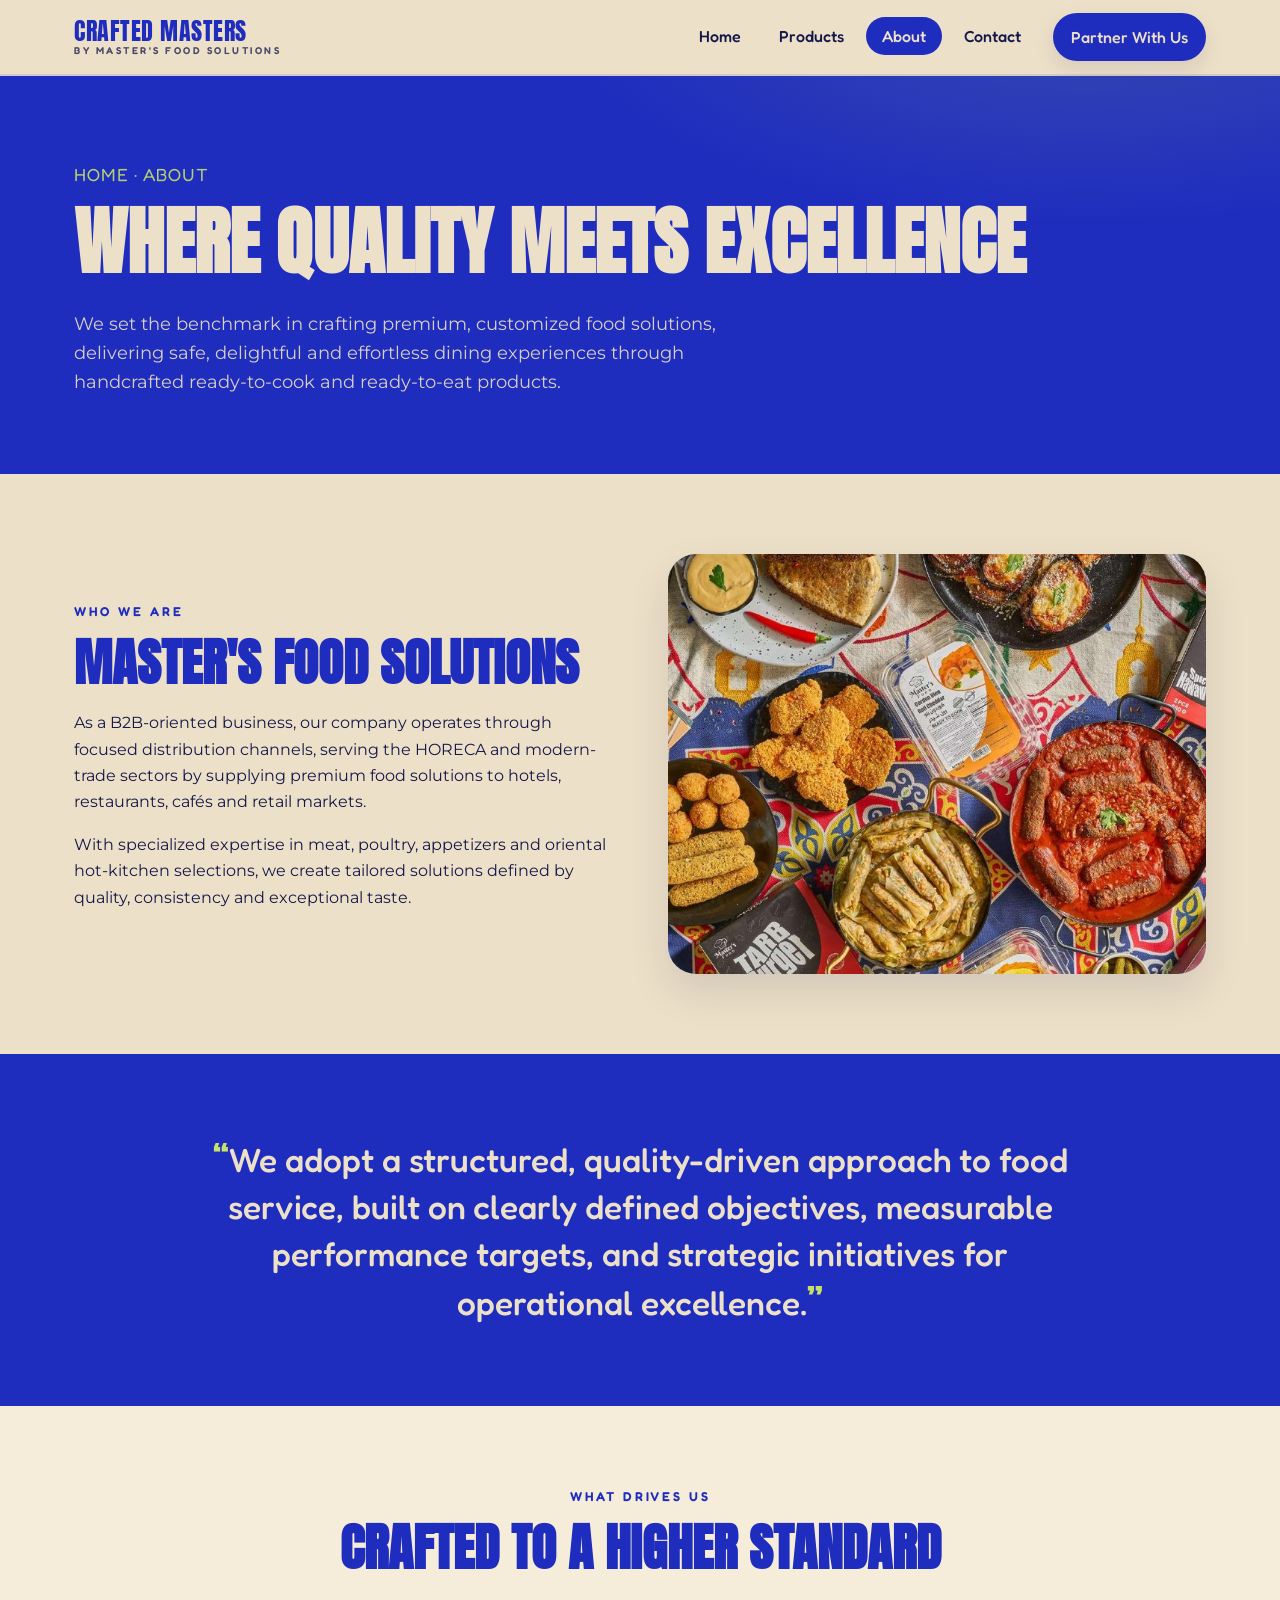
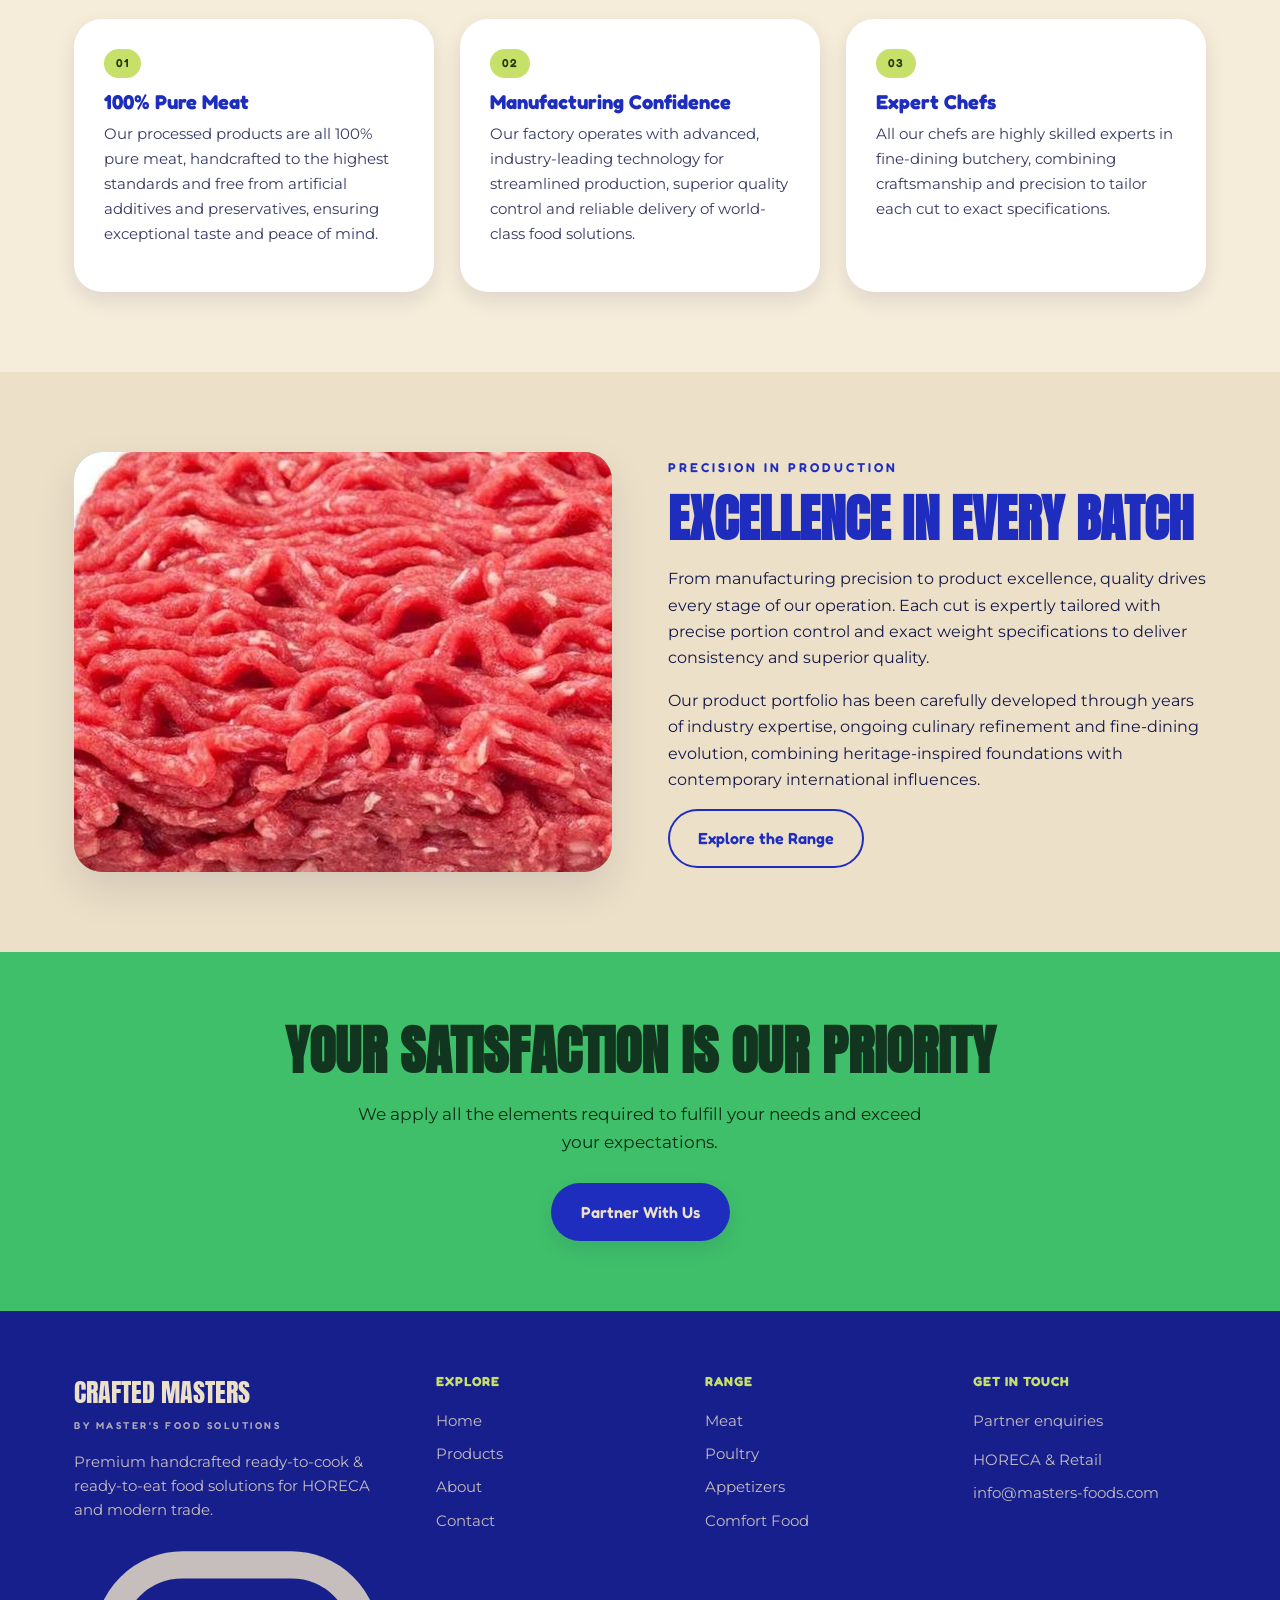
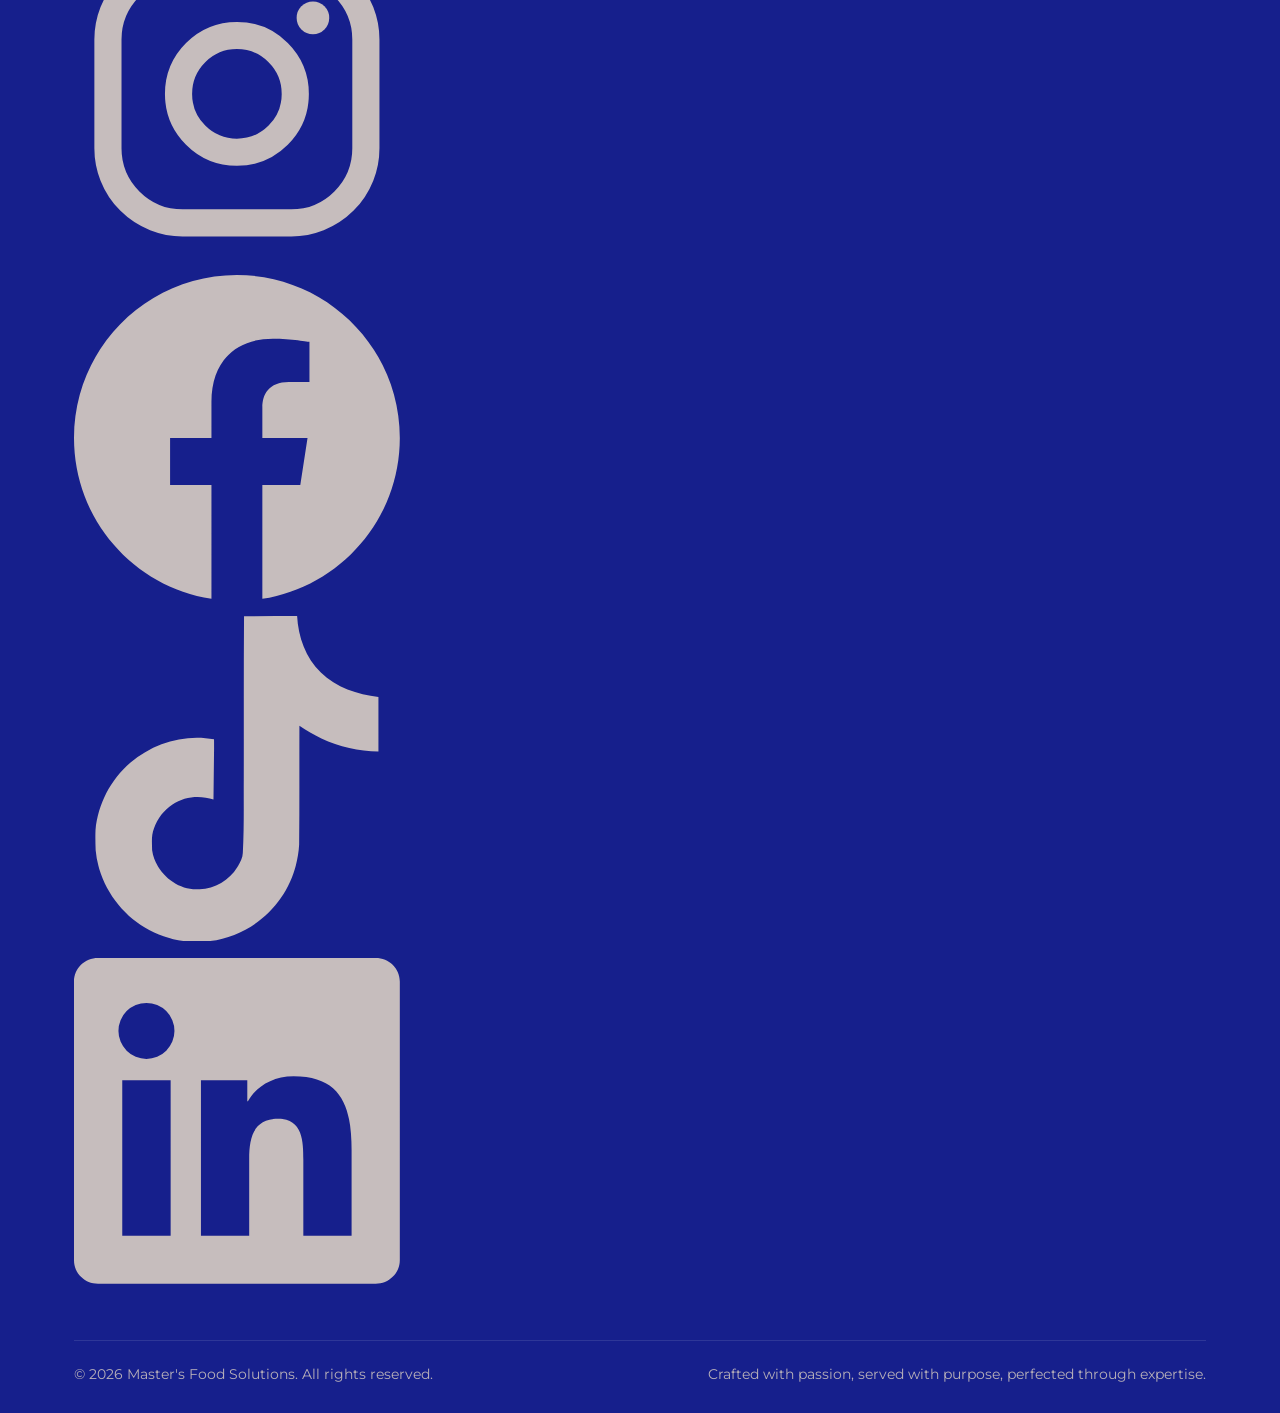
==== commit 84f8e0ef: "Add email and social links to about page footer" ====
--- a/about.html
+++ b/about.html
@@ -118,6 +118,12 @@
         <div class="brand-main">CRAFTED MASTERS</div>
         <div class="brand-sub">by Master's Food Solutions</div>
         <p>Premium handcrafted ready-to-cook &amp; ready-to-eat food solutions for HORECA and modern trade.</p>
+        <div class="social">
+          <a href="https://www.instagram.com/crafted.masters/" target="_blank" rel="noopener" aria-label="Crafted Masters on Instagram" title="Instagram"><svg viewBox="0 0 24 24" fill="none" stroke="currentColor" stroke-width="2" aria-hidden="true"><rect x="2.5" y="2.5" width="19" height="19" rx="5.5"/><circle cx="12" cy="12" r="4.3"/><circle cx="17.6" cy="6.4" r="1.2" fill="currentColor" stroke="none"/></svg></a>
+          <a href="https://www.facebook.com/share/1J4ET8G1GH/" target="_blank" rel="noopener" aria-label="Crafted Masters on Facebook" title="Facebook"><svg viewBox="0 0 24 24" fill="currentColor" aria-hidden="true"><path d="M24 12.073c0-6.627-5.373-12-12-12s-12 5.373-12 12c0 5.99 4.388 10.954 10.125 11.854v-8.385H7.078v-3.47h3.047V9.43c0-3.007 1.792-4.669 4.533-4.669 1.312 0 2.686.235 2.686.235v2.953H15.83c-1.491 0-1.956.925-1.956 1.874v2.25h3.328l-.532 3.47h-2.796v8.385C19.612 23.027 24 18.062 24 12.073z"/></svg></a>
+          <a href="https://www.tiktok.com/@craftedmasters" target="_blank" rel="noopener" aria-label="Crafted Masters on TikTok" title="TikTok"><svg viewBox="0 0 24 24" fill="currentColor" aria-hidden="true"><path d="M12.525.02c1.31-.02 2.61-.01 3.91-.02.08 1.53.63 3.09 1.75 4.17 1.12 1.11 2.7 1.62 4.24 1.79v4.03c-1.44-.05-2.89-.35-4.2-.97-.57-.26-1.1-.59-1.62-.93-.01 2.92.01 5.84-.02 8.75-.08 1.4-.54 2.79-1.35 3.94-1.31 1.92-3.58 3.17-5.91 3.21-1.43.08-2.86-.31-4.08-1.03-2.02-1.19-3.44-3.37-3.65-5.71-.02-.5-.03-1-.01-1.49.18-1.9 1.12-3.72 2.58-4.96 1.66-1.44 3.98-2.13 6.15-1.72.02 1.48-.04 2.96-.04 4.44-.99-.32-2.15-.23-3.02.37-.63.41-1.11 1.04-1.36 1.75-.21.51-.15 1.07-.14 1.61.24 1.64 1.82 3.02 3.5 2.87 1.12-.01 2.19-.66 2.77-1.61.19-.33.4-.67.41-1.06.1-1.79.06-3.57.07-5.36.01-4.03-.01-8.05.02-12.07z"/></svg></a>
+          <a href="https://www.linkedin.com/company/crafted-masters/" target="_blank" rel="noopener" aria-label="Crafted Masters on LinkedIn" title="LinkedIn"><svg viewBox="0 0 24 24" fill="currentColor" aria-hidden="true"><path d="M20.447 20.452h-3.554v-5.569c0-1.328-.027-3.037-1.852-3.037-1.853 0-2.136 1.445-2.136 2.939v5.667H9.351V9h3.414v1.561h.046c.477-.9 1.637-1.85 3.37-1.85 3.601 0 4.267 2.37 4.267 5.455v6.286zM5.337 7.433a2.062 2.062 0 1 1 0-4.125 2.062 2.062 0 0 1 0 4.125zM7.119 20.452H3.555V9h3.564v11.452zM22.225 0H1.771C.792 0 0 .774 0 1.729v20.542C0 23.227.792 24 1.771 24h20.451C23.2 24 24 23.227 24 22.271V1.729C24 .774 23.2 0 22.222 0h.003z"/></svg></a>
+        </div>
       </div>
       <div>
         <h5>Explore</h5>
@@ -137,7 +143,7 @@
         <h5>Get in touch</h5>
         <a href="contact.html">Partner enquiries</a>
         <p>HORECA &amp; Retail</p>
-        <p>[Add phone / email]</p>
+        <a href="mailto:info@masters-foods.com">info@masters-foods.com</a>
       </div>
     </div>
     <div class="footer-bottom">
--- a/css/style.css
+++ b/css/style.css
@@ -301,14 +301,14 @@
 
 /* ---- Credibility strip ---- */
 .cred {
-  display: grid; grid-template-columns: repeat(4, 1fr); gap: 2px;
+  display: grid; grid-template-columns: repeat(3, 1fr); gap: 2px;
   background: rgba(255,255,255,.14);
   border-radius: var(--radius); overflow: hidden;
 }
 .cred > div {
   background: var(--blue); padding: 26px 20px; text-align: center;
 }
-.cred .n { font-family: var(--font-display); font-size: 1.9rem; color: var(--apple); }
+.cred .n { font-family: var(--font-display); font-size: 1.9rem; line-height: 1.05; color: var(--apple); }
 .cred .l { font-family: var(--font-round); font-size: .8rem; letter-spacing: 1px; text-transform: uppercase; opacity: .85; }
 
 /* ---- Category cards ---- */
@@ -383,9 +383,15 @@
 .product-nav a:hover { background: var(--blue); color: var(--ivory); }
 
 .cat { padding: 64px 0; scroll-margin-top: 150px; }
-.cat-head { display: flex; align-items: flex-end; justify-content: space-between; gap: 20px; margin-bottom: 32px; flex-wrap: wrap; }
-.cat-head h2 { font-family: var(--font-display); font-size: clamp(1.8rem,4vw,2.8rem); text-transform: uppercase; color: var(--blue); margin: 0; }
-.cat-head p { margin: 0; max-width: 46ch; opacity: .8; }
+.cat-head { display: flex; align-items: center; gap: 24px; margin-bottom: 32px; }
+.cat-badge {
+  flex: 0 0 auto; width: 92px; height: 92px; border-radius: 50%; overflow: hidden;
+  background: #fff; border: 4px solid #fff; box-shadow: var(--shadow-sm);
+}
+.cat-badge img { width: 100%; height: 100%; object-fit: cover; transform: scale(1.12); display: block; }
+.cat-head-txt { min-width: 0; }
+.cat-head h2 { font-family: var(--font-display); font-size: clamp(1.8rem,4vw,2.8rem); text-transform: uppercase; color: var(--blue); margin: 0 0 4px; line-height: 1.05; }
+.cat-head p { margin: 0; max-width: 60ch; opacity: .8; }
 
 .grid-products { display: grid; grid-template-columns: repeat(4, 1fr); gap: 22px; }
 .more-range { margin-top: 34px; }
@@ -505,8 +511,9 @@
   .product-nav ul::-webkit-scrollbar { display: none; }
   .product-nav a { padding: 10px 14px; font-size: .85rem; }
   .cat { padding: 36px 0; scroll-margin-top: 130px; }
-  .cat-head { display: block; margin-bottom: 20px; }
-  .cat-head h2 { margin-bottom: 8px; }
+  .cat-head { gap: 14px; margin-bottom: 20px; }
+  .cat-badge { width: 60px; height: 60px; border-width: 3px; }
+  .cat-head h2 { margin-bottom: 6px; }
   .cat-head p { max-width: none; font-size: .92rem; }
   .grid-products { grid-template-columns: repeat(2, minmax(0, 1fr)); gap: 12px; }
   .p-card { border-radius: 14px; }
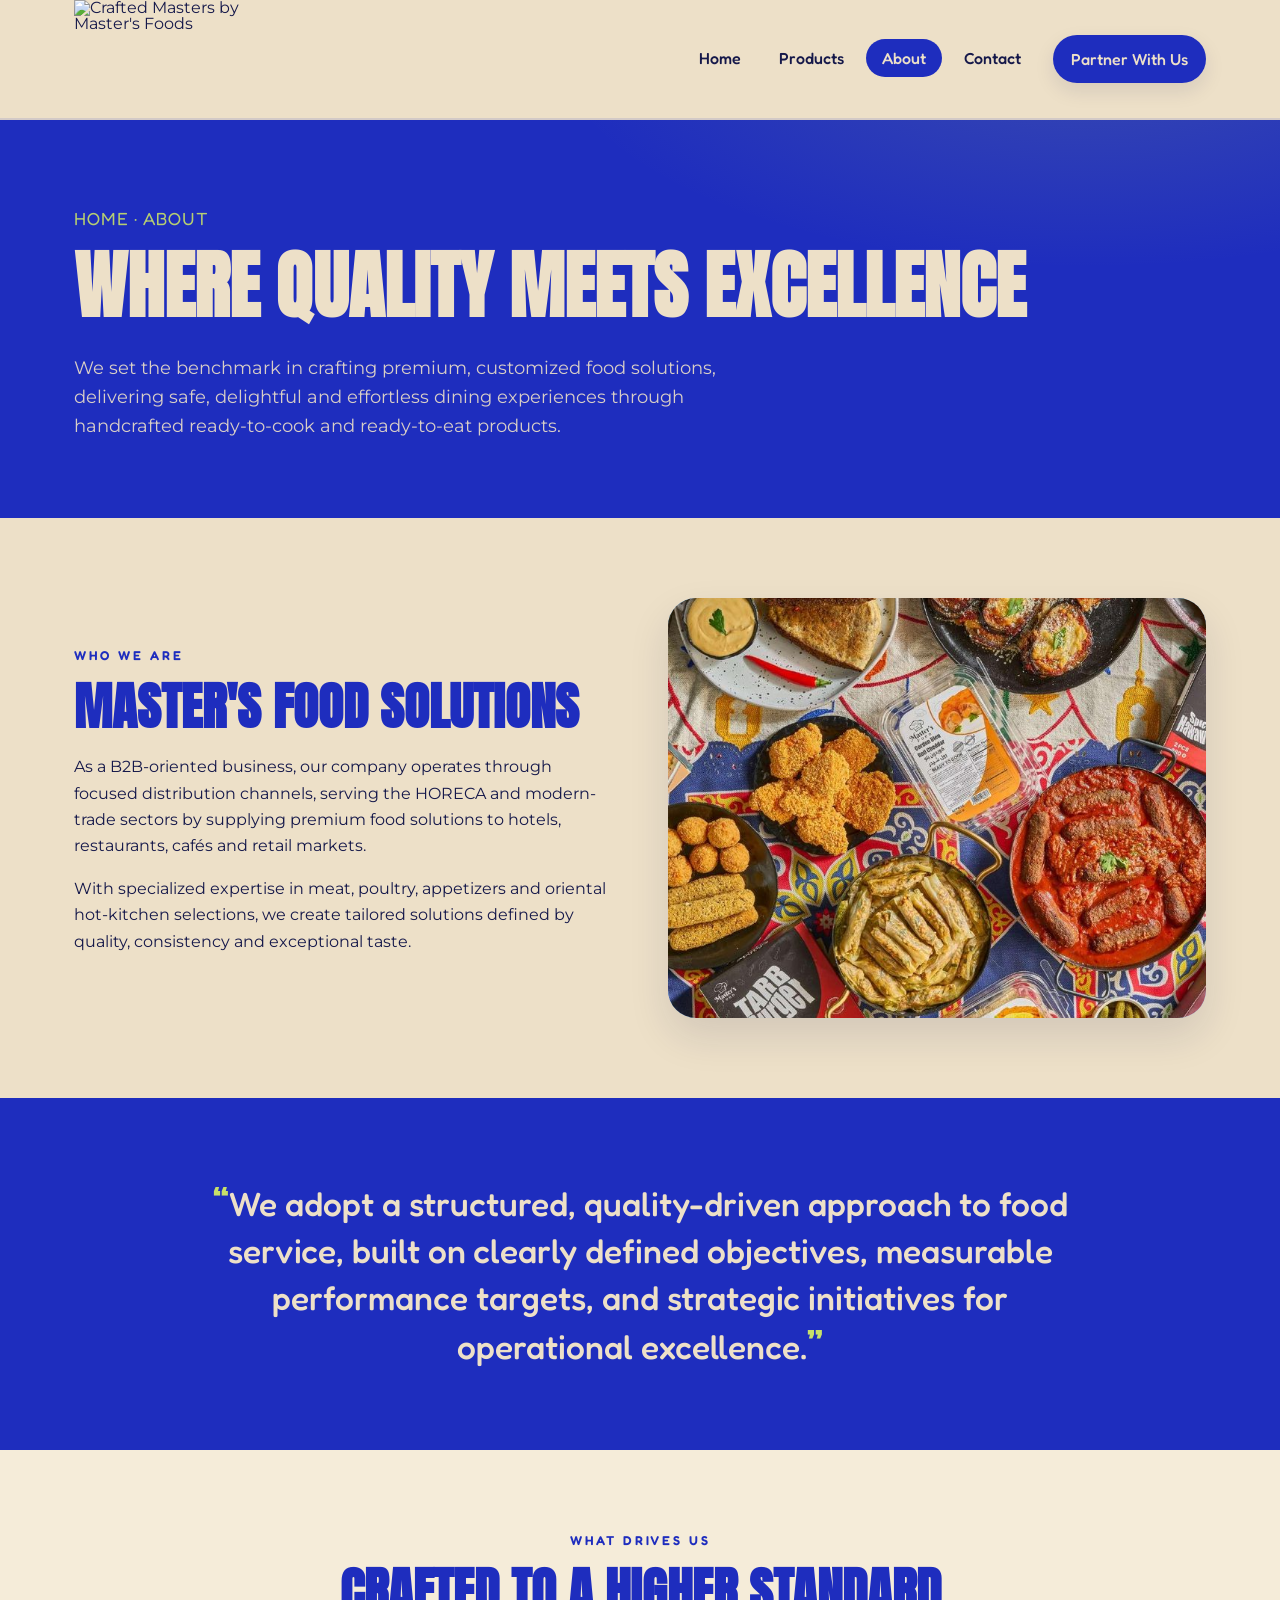
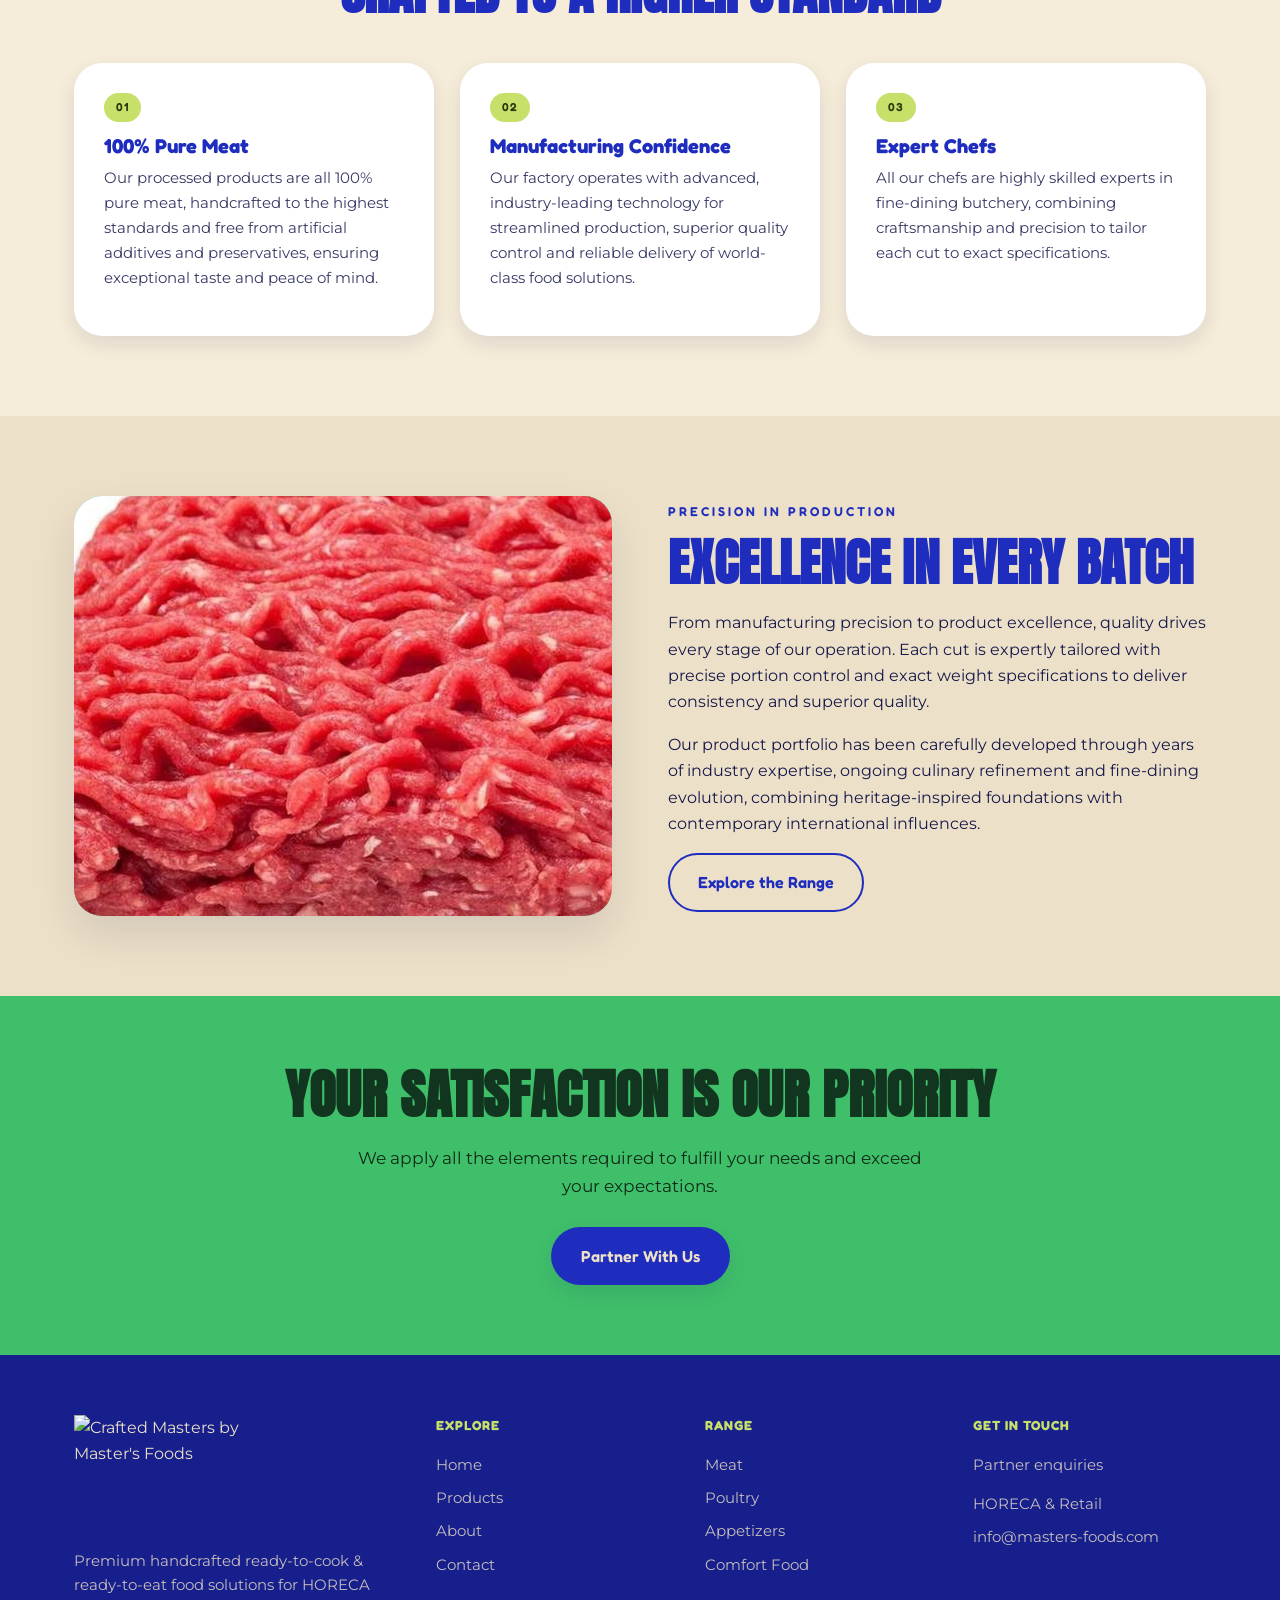
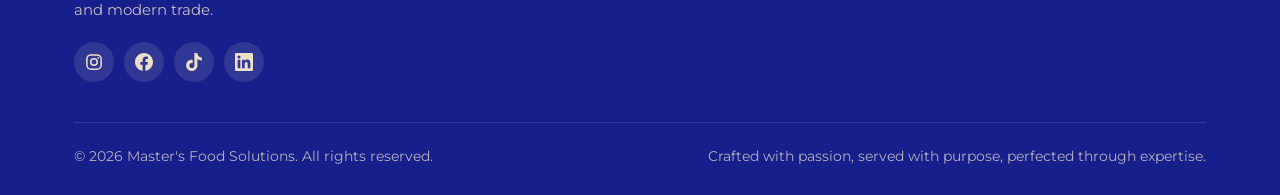
==== commit 11fe512d: "Use logo and favicon on about page" ====
--- a/about.html
+++ b/about.html
@@ -9,6 +9,9 @@
 <link rel="preconnect" href="https://fonts.gstatic.com" crossorigin>
 <link href="https://fonts.googleapis.com/css2?family=Anton&family=Fredoka:wght@400;500;600;700&family=Montserrat:wght@400;500;600;700&display=swap" rel="stylesheet">
 <link rel="stylesheet" href="css/style.css">
+<link rel="icon" href="favicon.svg" type="image/svg+xml">
+<link rel="icon" href="favicon-32.png" type="image/png" sizes="32x32">
+<link rel="apple-touch-icon" href="apple-touch-icon.png">
 </head>
 <body>
 
@@ -16,8 +19,7 @@
 <header class="site-header">
   <div class="wrap nav">
     <a class="brand" href="index.html">
-      <span class="brand-main">CRAFTED MASTERS</span>
-      <span class="brand-sub">by Master's Food Solutions</span>
+      <img src="assets/images/logo/logo-blue.svg" alt="Crafted Masters by Master's Foods" width="231" height="118">
     </a>
     <button class="nav-toggle" aria-label="Menu" aria-expanded="false"><span></span><span></span><span></span></button>
     <ul class="nav-links">
@@ -115,8 +117,7 @@
   <div class="wrap">
     <div class="footer-grid">
       <div class="footer-brand">
-        <div class="brand-main">CRAFTED MASTERS</div>
-        <div class="brand-sub">by Master's Food Solutions</div>
+        <img class="footer-logo" src="assets/images/logo/logo-ivory.svg" alt="Crafted Masters by Master's Foods" width="231" height="118" loading="lazy">
         <p>Premium handcrafted ready-to-cook &amp; ready-to-eat food solutions for HORECA and modern trade.</p>
         <div class="social">
           <a href="https://www.instagram.com/crafted.masters/" target="_blank" rel="noopener" aria-label="Crafted Masters on Instagram" title="Instagram"><svg viewBox="0 0 24 24" fill="none" stroke="currentColor" stroke-width="2" aria-hidden="true"><rect x="2.5" y="2.5" width="19" height="19" rx="5.5"/><circle cx="12" cy="12" r="4.3"/><circle cx="17.6" cy="6.4" r="1.2" fill="currentColor" stroke="none"/></svg></a>
--- a/css/style.css
+++ b/css/style.css
@@ -530,3 +530,25 @@
   .p-card h3 { font-size: .86rem; }
   .brand .brand-main { font-size: 1.3rem; }
 }
+
+/* ============================================================
+   SOCIAL LINKS (footer + contact page)
+   ============================================================ */
+.social { display: flex; flex-wrap: wrap; gap: 10px; margin-top: 10px; }
+.social a {
+  width: 40px; height: 40px; border-radius: 50%;
+  display: grid; place-items: center;
+  background: var(--blue); color: var(--apple);
+  transition: transform .18s ease, background .18s ease, color .18s ease;
+}
+.social a:hover { transform: translateY(-2px); background: var(--blue-deep); }
+.social a:focus-visible { outline: 2px solid var(--blue); outline-offset: 3px; }
+.social svg { width: 18px; height: 18px; display: block; }
+
+.site-footer .social { margin-top: 20px; }
+.site-footer .social a {
+  margin: 0; opacity: 1;
+  background: rgba(237,224,200,.12); color: var(--ivory);
+}
+.site-footer .social a:hover { background: var(--apple); color: var(--blue-deep); }
+.site-footer .social a:focus-visible { outline-color: var(--apple); }
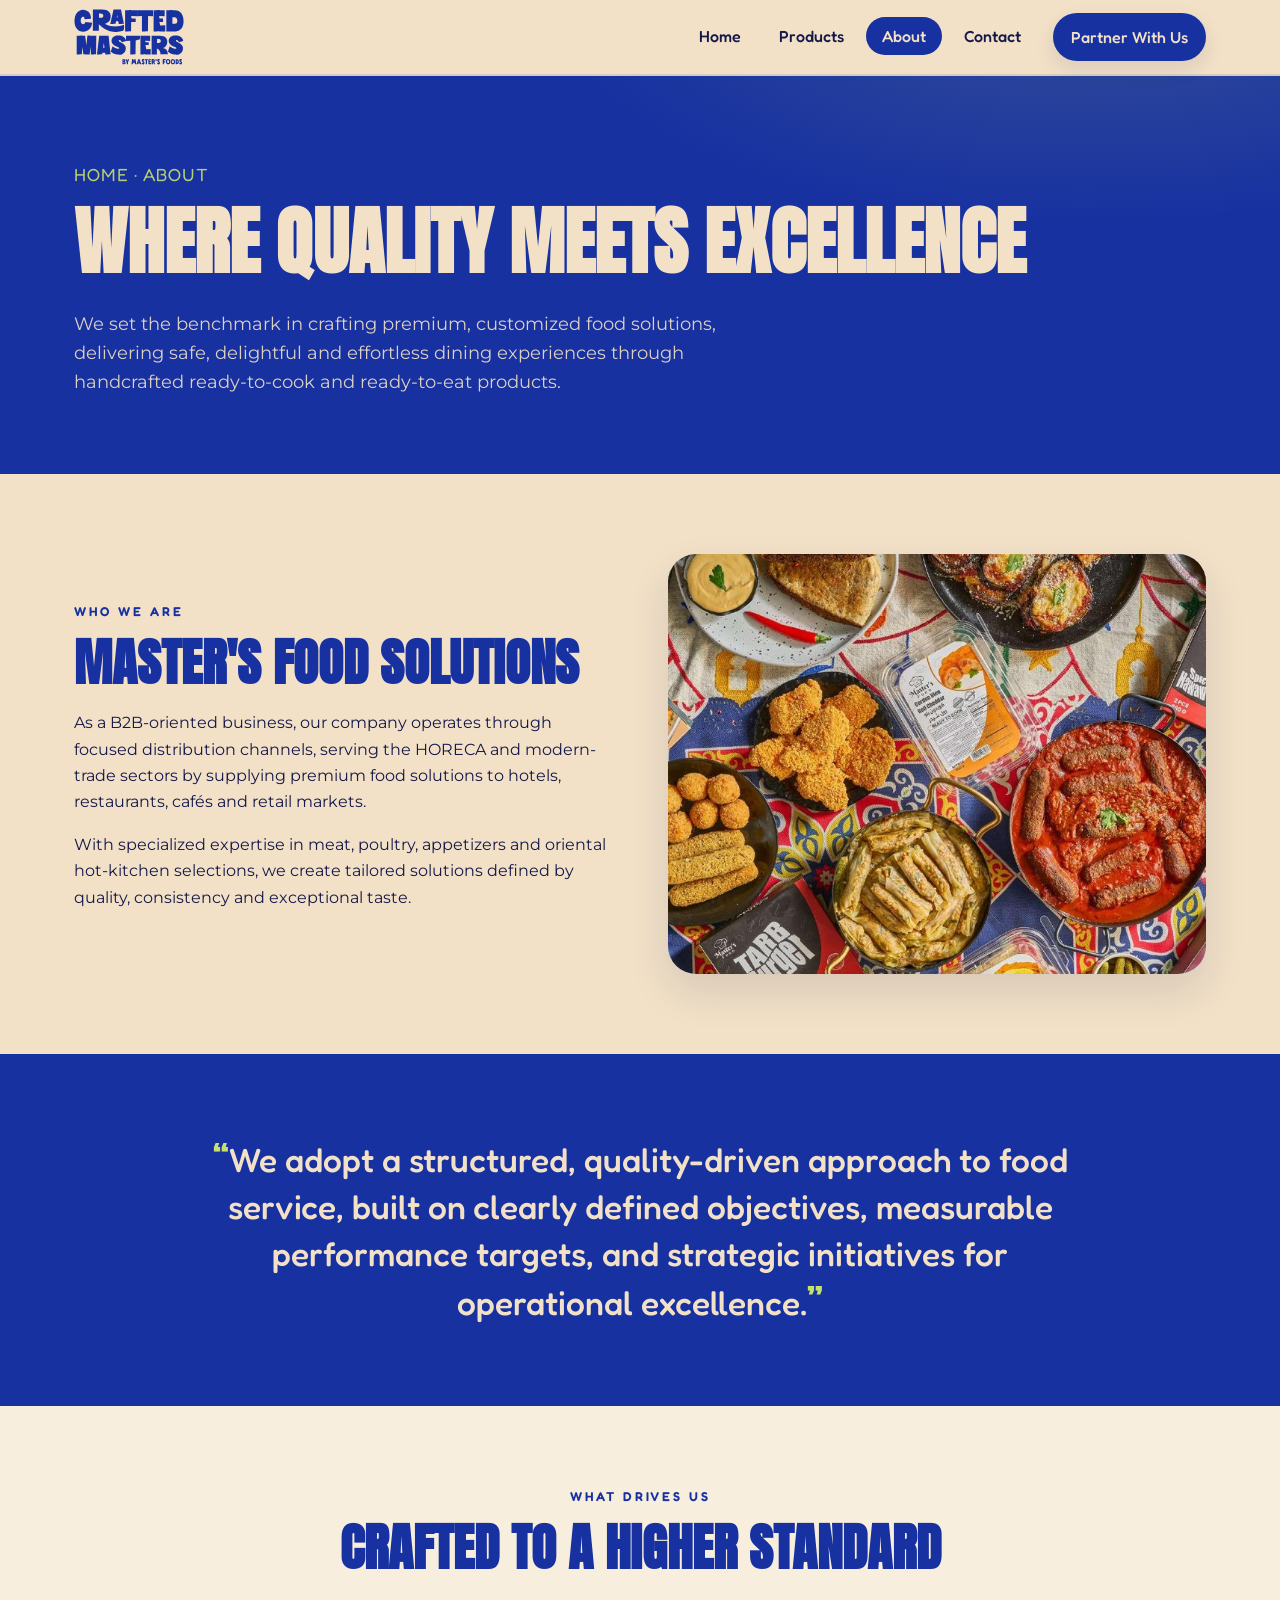
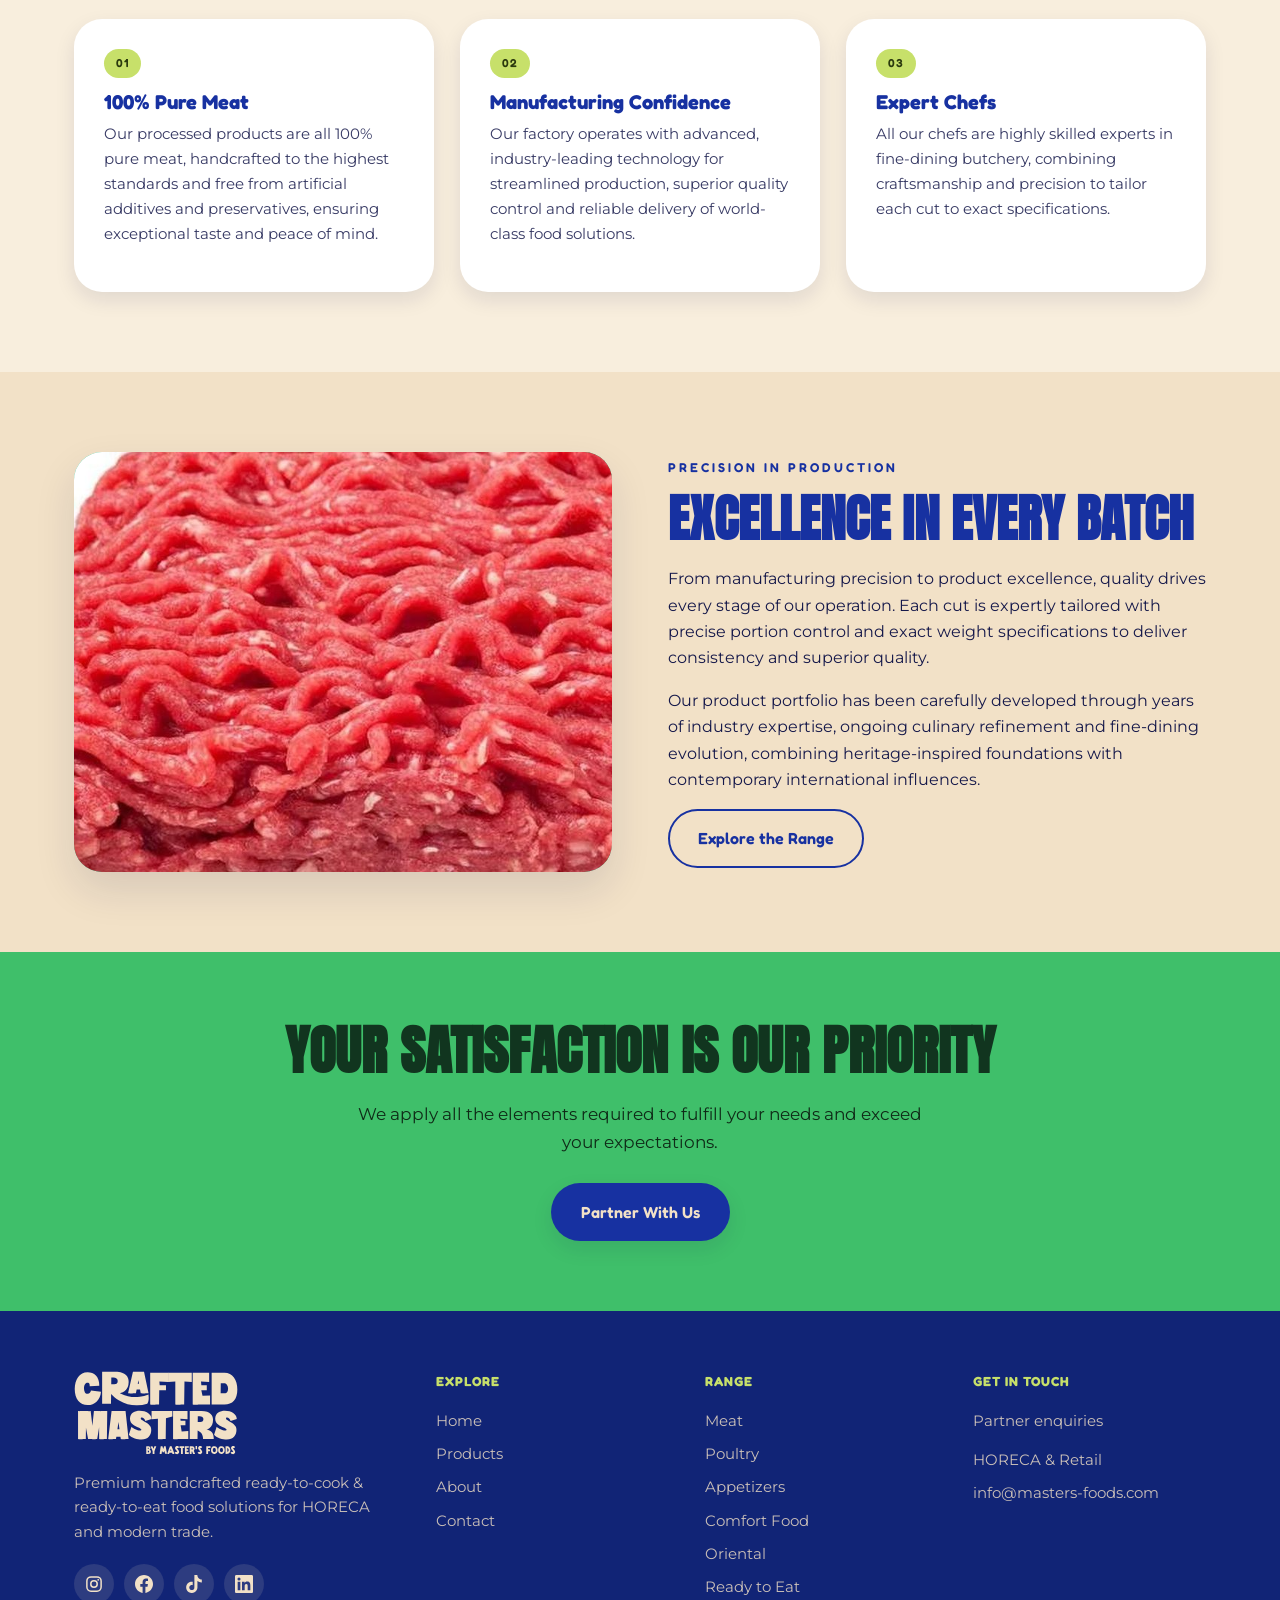
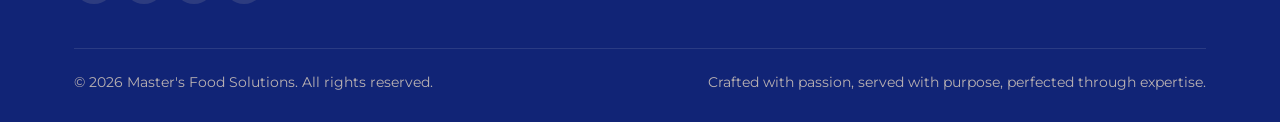
==== commit a0dce2cf: "Add Oriental and Ready to Eat to about page footer" ====
--- a/about.html
+++ b/about.html
@@ -139,6 +139,8 @@
         <a href="products.html#poultry">Poultry</a>
         <a href="products.html#appetizers">Appetizers</a>
         <a href="products.html#comfort">Comfort Food</a>
+        <a href="products.html#oriental">Oriental</a>
+        <a href="products.html#ready">Ready to Eat</a>
       </div>
       <div>
         <h5>Get in touch</h5>
--- a/css/style.css
+++ b/css/style.css
@@ -5,10 +5,10 @@
 
 /* ---- Brand tokens (from the branding slip) ---- */
 :root {
-  --blue:   #1E2DBE;   /* Royal Blue */
-  --blue-deep: #161F8C;
-  --ivory:  #EDE0C8;   /* Ivory / cream */
-  --ivory-soft: #F5ECD9;
+  --blue:   #1731A1;   /* Royal Blue (matches logo file) */
+  --blue-deep: #112476;
+  --ivory:  #F2E1C7;   /* Ivory / cream (matches logo file) */
+  --ivory-soft: #F8EEDD;
   --green:  #3FBF6A;   /* Green */
   --apple:  #C7E06A;   /* Apple */
   --sky:    #A9D2F2;   /* Sky Blue */
@@ -104,7 +104,7 @@
 .site-header {
   position: sticky; top: 0; z-index: 100;
   background: var(--ivory);
-  border-bottom: 2px solid rgba(30, 45, 190, .12);
+  border-bottom: 2px solid rgba(23,49,161, .12);
   transition: box-shadow .2s ease;
 }
 .site-header.scrolled { box-shadow: 0 6px 24px rgba(21,24,74,.10); }
@@ -112,23 +112,8 @@
   display: flex; align-items: center; justify-content: space-between;
   min-height: 74px;
 }
-.brand { display: flex; flex-direction: column; line-height: 1; }
-.brand .brand-main {
-  font-family: var(--font-display);
-  font-size: 1.5rem;
-  color: var(--blue);
-  letter-spacing: .5px;
-}
-.brand .brand-sub {
-  font-family: var(--font-round);
-  font-weight: 600;
-  font-size: .62rem;
-  letter-spacing: 2.5px;
-  text-transform: uppercase;
-  color: var(--ink);
-  opacity: .75;
-  margin-top: 3px;
-}
+.brand { display: flex; align-items: center; }
+.brand img { height: 56px; width: auto; }
 .nav-links { display: flex; align-items: center; gap: 6px; list-style: none; margin: 0; padding: 0; }
 .nav-links a {
   font-family: var(--font-round);
@@ -137,7 +122,7 @@
   border-radius: 100px;
   transition: background .15s ease, color .15s ease;
 }
-.nav-links a:hover { background: rgba(30,45,190,.08); }
+.nav-links a:hover { background: rgba(23,49,161,.08); }
 .nav-links a.active { background: var(--blue); color: var(--ivory); }
 .nav-cta { margin-left: 10px; }
 
@@ -266,10 +251,10 @@
 }
 .hs-dot {
   width: 20px; height: 4px; padding: 0; border: 0; border-radius: 100px;
-  background: rgba(237,224,200,.42); cursor: pointer;
+  background: rgba(242,225,199,.42); cursor: pointer;
   transition: background .3s ease, width .3s ease;
 }
-.hs-dot:hover { background: rgba(237,224,200,.7); }
+.hs-dot:hover { background: rgba(242,225,199,.7); }
 .hs-dot.is-active { background: var(--apple); width: 32px; }
 .hs-dot:focus-visible { outline: 2px solid var(--apple); outline-offset: 3px; }
 
@@ -371,7 +356,7 @@
 .product-nav {
   position: sticky; top: 74px; z-index: 50;
   background: var(--ivory-soft);
-  border-bottom: 1px solid rgba(30,45,190,.12);
+  border-bottom: 1px solid rgba(23,49,161,.12);
 }
 .product-nav ul {
   display: flex; gap: 8px; list-style: none; margin: 0; padding: 14px 0; overflow-x: auto;
@@ -397,7 +382,7 @@
 .more-range { margin-top: 34px; }
 .more-range h4 { font-family: var(--font-round); font-size: .8rem; letter-spacing: 2px; text-transform: uppercase; color: var(--blue); margin: 0 0 14px; }
 .more-range ul { list-style: none; margin: 0; padding: 0; display: flex; flex-wrap: wrap; gap: 10px; }
-.more-range li { background: var(--paper); border: 1.5px solid rgba(30,45,190,.18); border-radius: 999px; padding: 8px 16px; font-family: var(--font-round); font-weight: 500; font-size: .88rem; color: var(--ink); }
+.more-range li { background: var(--paper); border: 1.5px solid rgba(23,49,161,.18); border-radius: 999px; padding: 8px 16px; font-family: var(--font-round); font-weight: 500; font-size: .88rem; color: var(--ink); }
 .p-card {
   background: var(--paper); border-radius: var(--radius); overflow: hidden;
   box-shadow: var(--shadow-sm); transition: transform .2s ease, box-shadow .2s ease;
@@ -426,7 +411,7 @@
 .field { margin-bottom: 16px; }
 .field label { display: block; font-family: var(--font-round); font-weight: 600; font-size: .8rem; letter-spacing: .5px; text-transform: uppercase; margin-bottom: 7px; }
 .field input, .field textarea, .field select {
-  width: 100%; padding: 13px 15px; border: 2px solid rgba(30,45,190,.18);
+  width: 100%; padding: 13px 15px; border: 2px solid rgba(23,49,161,.18);
   border-radius: 12px; font-family: var(--font-body); font-size: .95rem; background: var(--ivory-soft);
   transition: border-color .15s ease;
 }
@@ -446,8 +431,7 @@
 .footer-grid h5 { font-family: var(--font-round); font-weight: 700; letter-spacing: 1px; text-transform: uppercase; font-size: .82rem; color: var(--apple); margin: 0 0 16px; }
 .footer-grid a, .footer-grid p { display: block; opacity: .82; margin-bottom: 9px; font-size: .92rem; }
 .footer-grid a:hover { opacity: 1; color: var(--apple); }
-.footer-brand .brand-main { font-family: var(--font-display); font-size: 1.6rem; color: var(--ivory); }
-.footer-brand .brand-sub { font-family: var(--font-round); font-weight: 600; font-size: .62rem; letter-spacing: 2.5px; text-transform: uppercase; opacity: .7; margin-top: 4px; }
+.footer-logo { height: 84px; width: auto; }
 .footer-brand p { max-width: 34ch; margin-top: 16px; }
 .footer-bottom { border-top: 1px solid rgba(255,255,255,.14); padding-top: 22px; display: flex; justify-content: space-between; gap: 16px; flex-wrap: wrap; font-size: .85rem; opacity: .75; }
 
@@ -489,7 +473,7 @@
     position: fixed; inset: 74px 0 auto 0;
     flex-direction: column; align-items: stretch; gap: 2px;
     background: var(--ivory); padding: 16px 24px 24px;
-    border-bottom: 2px solid rgba(30,45,190,.12);
+    border-bottom: 2px solid rgba(23,49,161,.12);
     transform: translateY(-12px); opacity: 0; visibility: hidden; pointer-events: none;
     transition: transform .28s ease, opacity .2s ease, visibility 0s linear .28s; box-shadow: var(--shadow);
   }
@@ -528,7 +512,7 @@
 @media (max-width: 380px) {
   .grid-products { gap: 10px; }
   .p-card h3 { font-size: .86rem; }
-  .brand .brand-main { font-size: 1.3rem; }
+  .brand img { height: 48px; }
 }
 
 /* ============================================================
@@ -548,7 +532,7 @@
 .site-footer .social { margin-top: 20px; }
 .site-footer .social a {
   margin: 0; opacity: 1;
-  background: rgba(237,224,200,.12); color: var(--ivory);
+  background: rgba(242,225,199,.12); color: var(--ivory);
 }
 .site-footer .social a:hover { background: var(--apple); color: var(--blue-deep); }
 .site-footer .social a:focus-visible { outline-color: var(--apple); }
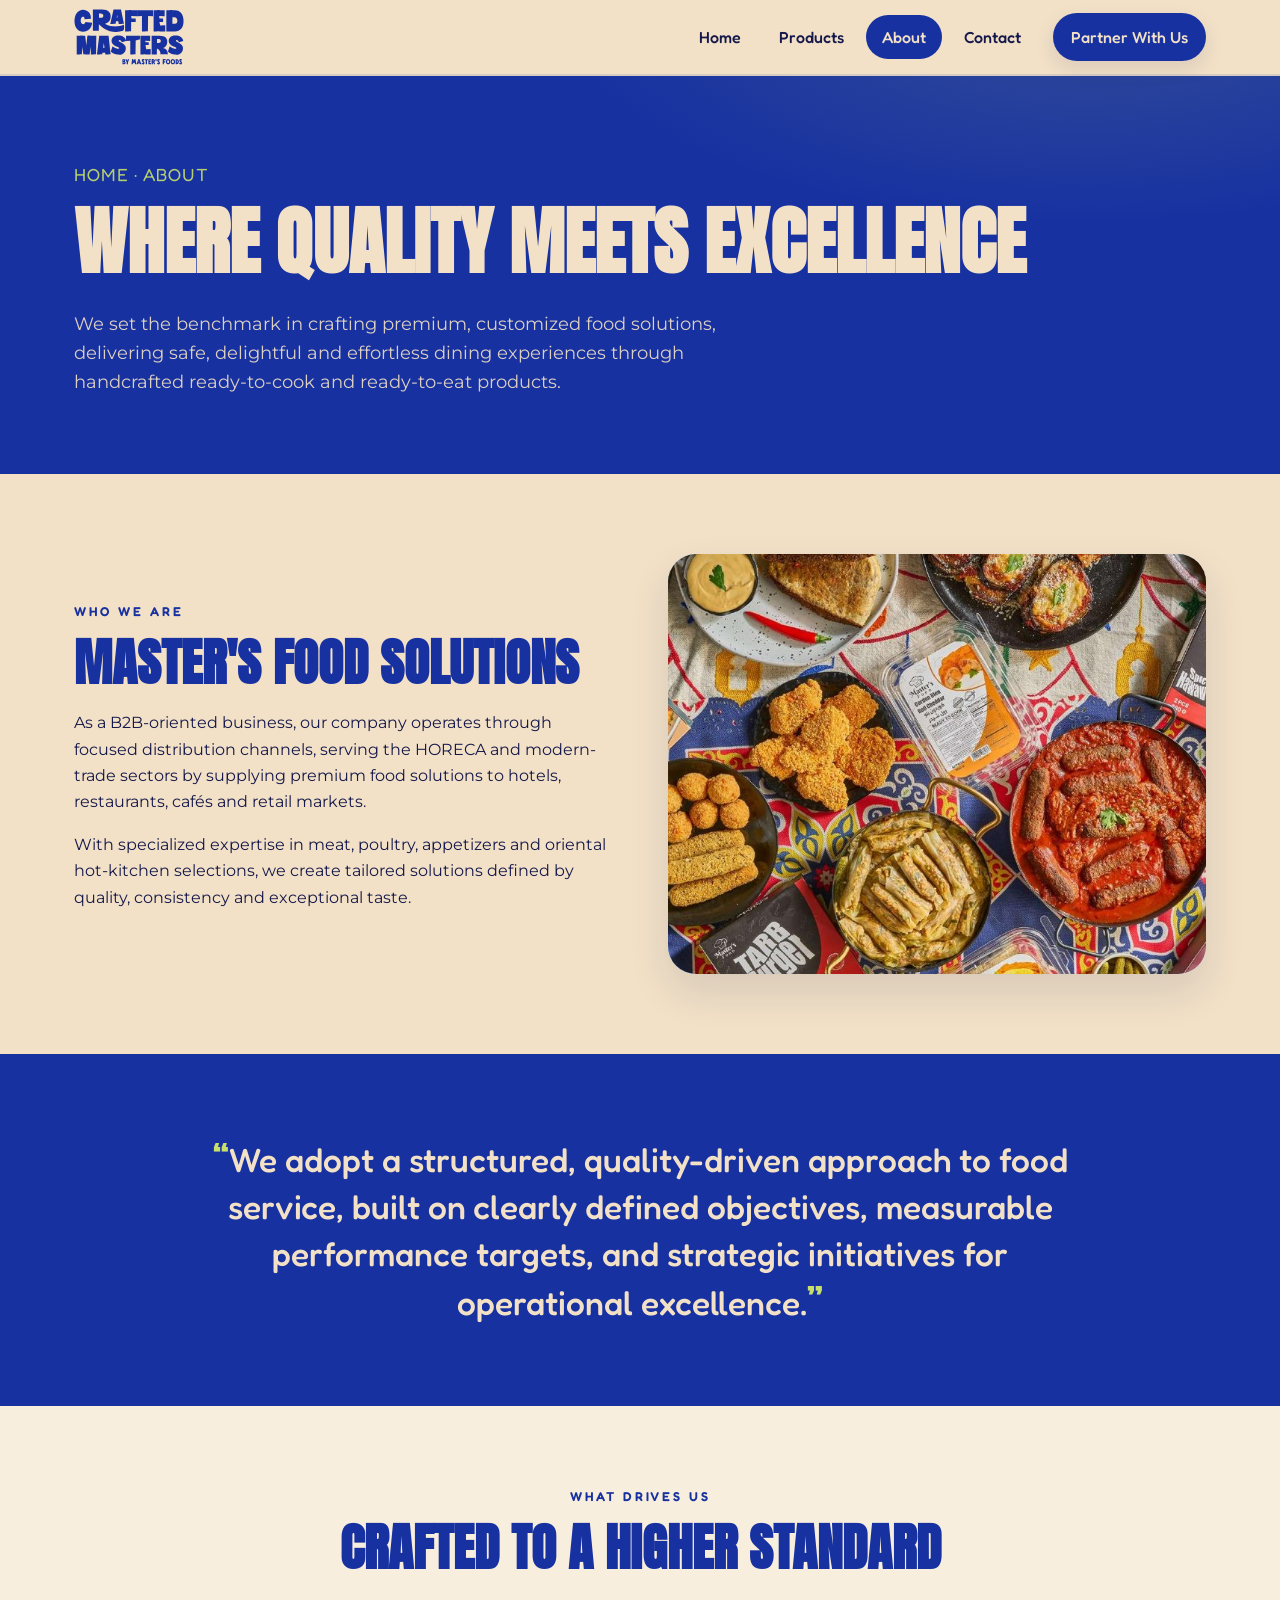
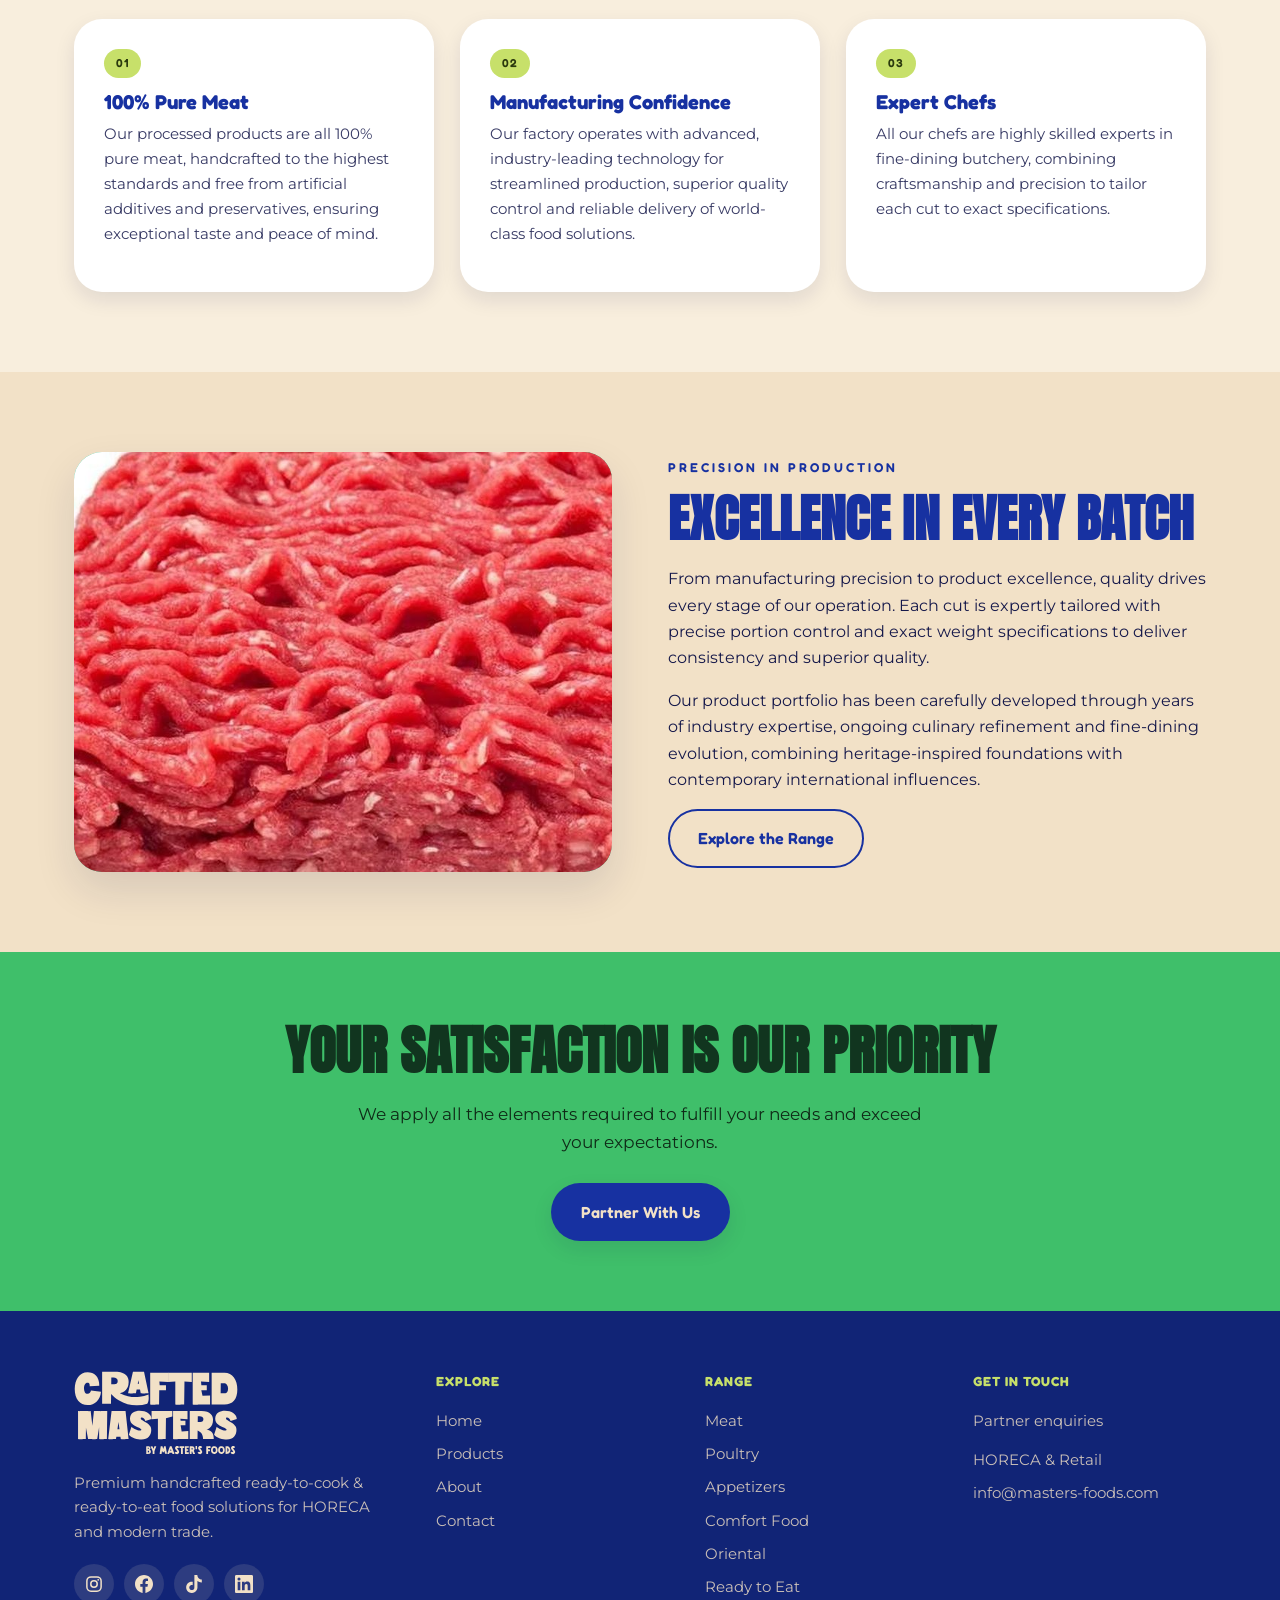
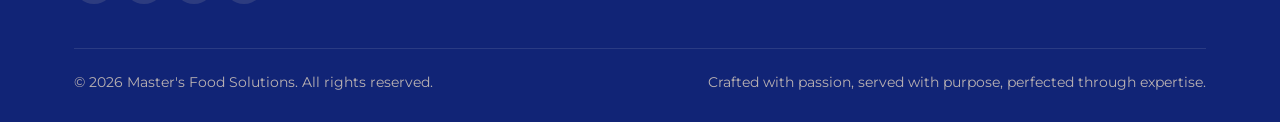
==== commit 8555e943: "Remove comments from about page" ====
--- a/about.html
+++ b/about.html
@@ -15,7 +15,6 @@
 </head>
 <body>
 
-<!-- HEADER -->
 <header class="site-header">
   <div class="wrap nav">
     <a class="brand" href="index.html">
@@ -32,7 +31,6 @@
   </div>
 </header>
 
-<!-- PAGE HERO -->
 <section class="page-hero">
   <div class="wrap">
     <p class="breadcrumb">Home · About</p>
@@ -41,7 +39,6 @@
   </div>
 </section>
 
-<!-- WHO WE ARE -->
 <section class="section bg-ivory">
   <div class="wrap split">
     <div class="reveal">
@@ -56,14 +53,12 @@
   </div>
 </section>
 
-<!-- OBJECTIVE -->
 <section class="section bg-blue">
   <div class="wrap">
     <p class="quote reveal"><span class="mark">“</span>We adopt a structured, quality-driven approach to food service, built on clearly defined objectives, measurable performance targets, and strategic initiatives for operational excellence.<span class="mark">”</span></p>
   </div>
 </section>
 
-<!-- VALUE PILLARS -->
 <section class="section bg-ivory-soft">
   <div class="wrap">
     <div class="section-head center reveal">
@@ -87,7 +82,6 @@
   </div>
 </section>
 
-<!-- MANUFACTURING SPLIT -->
 <section class="section bg-ivory">
   <div class="wrap split">
     <div class="media split-media ph-green reveal" data-label="PHOTO: Factory / production line (landscape, ~720×560)">
@@ -103,7 +97,6 @@
   </div>
 </section>
 
-<!-- CTA BAND -->
 <section class="cta-band">
   <div class="wrap reveal">
     <h2>Your satisfaction is our priority</h2>
@@ -112,7 +105,6 @@
   </div>
 </section>
 
-<!-- FOOTER -->
 <footer class="site-footer">
   <div class="wrap">
     <div class="footer-grid">
--- a/css/style.css
+++ b/css/style.css
@@ -122,6 +122,7 @@
   border-radius: 100px;
   transition: background .15s ease, color .15s ease;
 }
+.nav-links a:not(.btn) { display: block; } /* padding counts toward layout, so tap areas don't overlap */
 .nav-links a:hover { background: rgba(23,49,161,.08); }
 .nav-links a.active { background: var(--blue); color: var(--ivory); }
 .nav-cta { margin-left: 10px; }
@@ -187,7 +188,7 @@
 }
 .hero-grid {
   display: grid; grid-template-columns: 1.05fr .95fr; gap: 48px; align-items: center;
-  padding: 72px 0 84px;
+  padding-block: 72px 84px; /* top/bottom only, so .wrap keeps its side padding */
   position: relative; z-index: 2;
 }
 .hero h1 {
@@ -245,18 +246,26 @@
   background: linear-gradient(to top, rgba(6,6,10,.5) 0%, transparent 34%);
 }
 .hs-dots {
-  position: absolute; left: 0; right: 0; bottom: 18px; z-index: 4;
+  position: absolute; left: 0; right: 0; bottom: 8px; z-index: 4;
   display: flex; justify-content: center; align-items: center;
-  gap: 7px; padding: 0 20px; flex-wrap: wrap;
-}
+  gap: 0; padding: 0 20px; flex-wrap: nowrap;
+}
+/* each dot is a 30x24 tap area; the visible bar is drawn inside it */
 .hs-dot {
-  width: 20px; height: 4px; padding: 0; border: 0; border-radius: 100px;
-  background: rgba(242,225,199,.42); cursor: pointer;
+  position: relative; flex: 0 0 auto;
+  width: 30px; height: 24px; padding: 0; border: 0;
+  background: transparent; cursor: pointer;
+}
+.hs-dot::before {
+  content: ""; position: absolute; left: 50%; top: 50%;
+  width: 20px; height: 4px; border-radius: 100px;
+  transform: translate(-50%, -50%);
+  background: rgba(242,225,199,.42);
   transition: background .3s ease, width .3s ease;
 }
-.hs-dot:hover { background: rgba(242,225,199,.7); }
-.hs-dot.is-active { background: var(--apple); width: 32px; }
-.hs-dot:focus-visible { outline: 2px solid var(--apple); outline-offset: 3px; }
+.hs-dot:hover::before { background: rgba(242,225,199,.7); }
+.hs-dot.is-active::before { background: var(--apple); width: 28px; }
+.hs-dot:focus-visible { outline: 2px solid var(--apple); outline-offset: -2px; border-radius: 6px; }
 
 @media (prefers-reduced-motion: reduce) {
   .hs-slide { transition: opacity .25s ease; }
@@ -455,7 +464,7 @@
    RESPONSIVE
    ============================================================ */
 @media (max-width: 960px) {
-  .hero-grid { grid-template-columns: 1fr; gap: 32px; padding: 54px 0 64px; }
+  .hero-grid { grid-template-columns: 1fr; gap: 32px; padding-block: 54px 64px; }
   .hero-media { height: 320px; }
   .hero-slideshow { height: 400px; }
   .cards { grid-template-columns: repeat(2, 1fr); }
@@ -482,6 +491,11 @@
   .nav-cta { margin: 8px 0 0; }
   .nav-toggle { display: block; }
   .hero-slideshow { height: 360px; }
+  /* 13 dots x 24px = 312px: fits in one row even on a 360px phone */
+  .hs-dots { padding: 0 4px; }
+  .hs-dot { width: 24px; }
+  .hs-dot::before { width: 14px; }
+  .hs-dot.is-active::before { width: 20px; }
   .cards { grid-template-columns: 1fr; }
   .form .row { grid-template-columns: 1fr; }
   .footer-grid { grid-template-columns: 1fr; }
